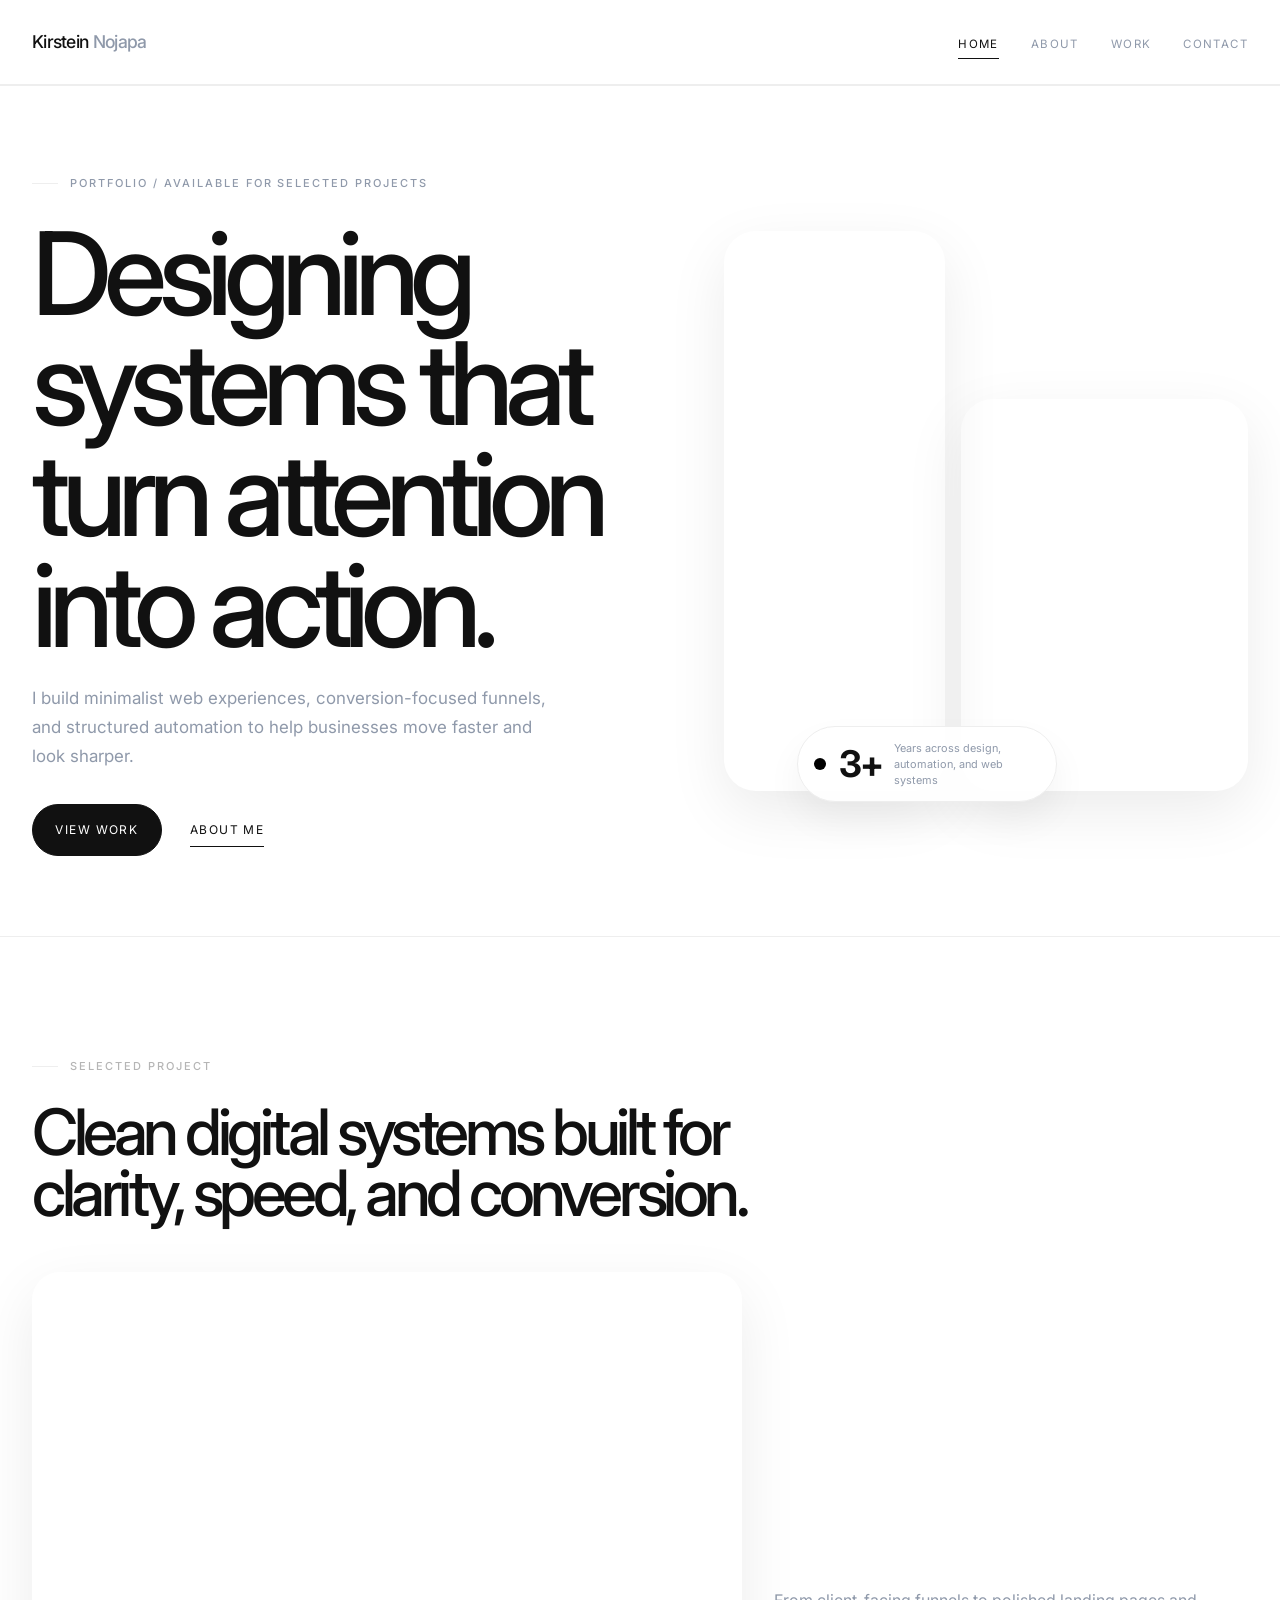
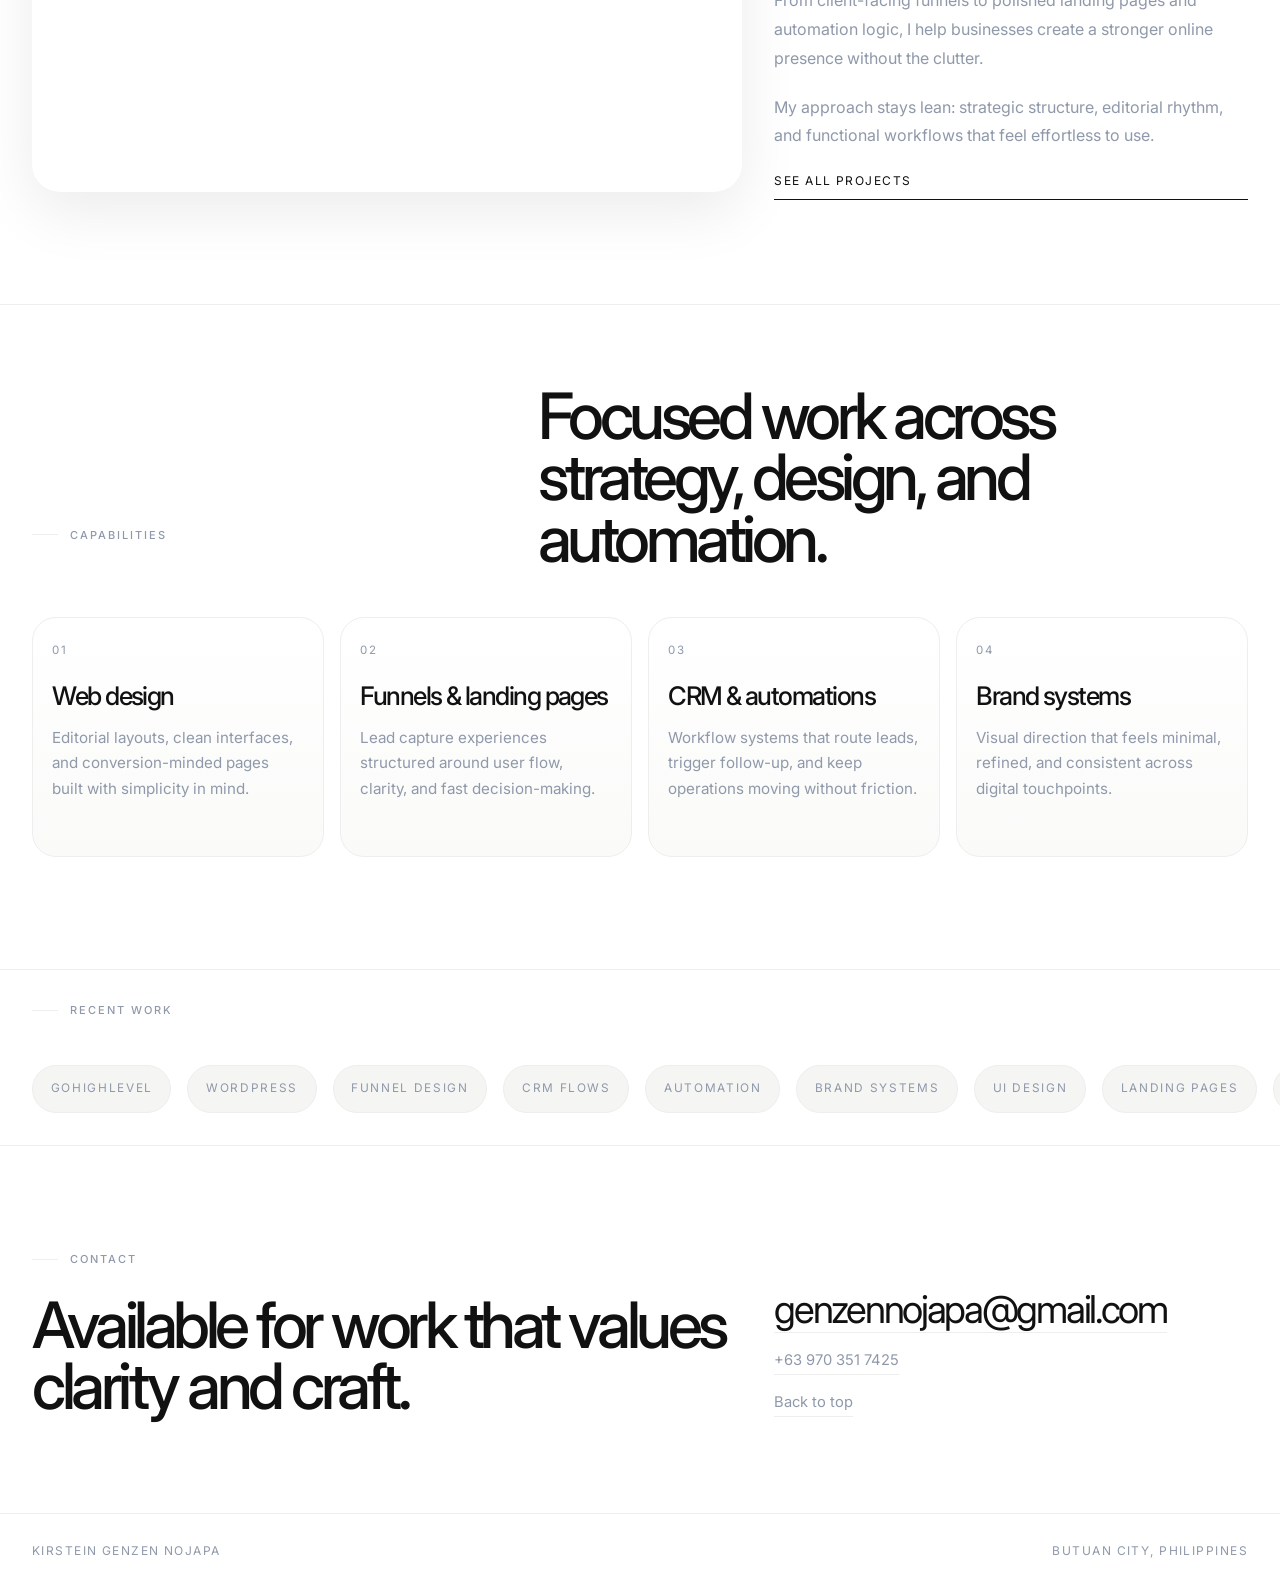
==== index.html @ 71140f75 "Add files via upload" ====
<!DOCTYPE html>
<html lang="en">
<head>
  <meta charset="UTF-8">
  <meta name="viewport" content="width=device-width, initial-scale=1.0">
  <title>Kirstein Genzen Nojapa — Portfolio</title>
  <meta name="description" content="Minimal editorial portfolio for Kirstein Genzen Nojapa, focused on web systems, design, and automation.">
  <link rel="preconnect" href="https://fonts.googleapis.com">
  <link rel="preconnect" href="https://fonts.gstatic.com" crossorigin>
  <link href="https://fonts.googleapis.com/css2?family=Inter:wght@300;400;500;600;700;800&display=swap" rel="stylesheet">
  <link rel="stylesheet" href="style.css">
</head>
<body>
  <header id="site-header">
    <div class="wrap nav-inner">
      <a href="index.html" class="mark" aria-label="Kirstein Genzen Nojapa home">Kirstein <span>Nojapa</span></a>
      <button class="nav-toggle" id="navToggle" aria-label="Toggle menu" aria-expanded="false">
        <span></span><span></span>
      </button>
      <nav aria-label="Main navigation">
        <ul id="navList">
          <li><a href="index.html" class="active">Home</a></li>
          <li><a href="about.html">About</a></li>
          <li><a href="work.html">Work</a></li>
          <li><a href="#contact">Contact</a></li>
        </ul>
      </nav>
    </div>
  </header>

  <main id="top">
    <section class="hero">
      <div class="wrap hero-grid">
        <div class="hero-copy">
          <p class="eyebrow">Portfolio / Available for selected projects</p>
          <h1>Designing systems that turn attention into action.</h1>
          <p class="lede">I build minimalist web experiences, conversion-focused funnels, and structured automation to help businesses move faster and look sharper.</p>
          <div class="hero-actions">
            <a href="work.html" class="button button-dark">View work</a>
            <a href="about.html" class="text-link">About me</a>
          </div>
        </div>

        <div class="hero-visual" aria-label="Editorial portfolio concept">
          <div class="photo-block tall"></div>
          <div class="photo-block wide"></div>
          <div class="floating-stat">
            <span class="dot"></span>
            <strong>3+</strong>
            <small>Years across design, automation, and web systems</small>
          </div>
        </div>
      </div>
    </section>

    <section class="feature-block">
      <div class="wrap feature-module">
        <div class="feature-intro">
          <p class="eyebrow soft">Selected project</p>
          <h2>Clean digital systems built for clarity, speed, and conversion.</h2>
        </div>

        <div class="feature-body">
          <div class="feature-image image-one"></div>
          <div class="feature-copy">
            <p>From client-facing funnels to polished landing pages and automation logic, I help businesses create a stronger online presence without the clutter.</p>
            <p>My approach stays lean: strategic structure, editorial rhythm, and functional workflows that feel effortless to use.</p>
            <a href="work.html" class="text-link">See all projects</a>
          </div>
        </div>
      </div>
    </section>

    <section class="services-section">
      <div class="wrap">
        <div class="section-header">
          <p class="eyebrow">Capabilities</p>
          <h2>Focused work across strategy, design, and automation.</h2>
        </div>

        <div class="services-grid">
          <article class="service-card">
            <span class="service-index">01</span>
            <h3>Web design</h3>
            <p>Editorial layouts, clean interfaces, and conversion-minded pages built with simplicity in mind.</p>
          </article>
          <article class="service-card">
            <span class="service-index">02</span>
            <h3>Funnels &amp; landing pages</h3>
            <p>Lead capture experiences structured around user flow, clarity, and fast decision-making.</p>
          </article>
          <article class="service-card">
            <span class="service-index">03</span>
            <h3>CRM &amp; automations</h3>
            <p>Workflow systems that route leads, trigger follow-up, and keep operations moving without friction.</p>
          </article>
          <article class="service-card">
            <span class="service-index">04</span>
            <h3>Brand systems</h3>
            <p>Visual direction that feels minimal, refined, and consistent across digital touchpoints.</p>
          </article>
        </div>
      </div>
    </section>

    <section class="work-strip">
      <div class="wrap work-strip-inner">
        <p class="eyebrow">Recent work</p>
        <div class="marquee" aria-label="Tool and discipline list">
          <div class="marquee-track">
            <span>GoHighLevel</span>
            <span>WordPress</span>
            <span>Funnel design</span>
            <span>CRM flows</span>
            <span>Automation</span>
            <span>Brand systems</span>
            <span>UI design</span>
            <span>Landing pages</span>
          </div>
          <div class="marquee-track" aria-hidden="true">
            <span>GoHighLevel</span>
            <span>WordPress</span>
            <span>Funnel design</span>
            <span>CRM flows</span>
            <span>Automation</span>
            <span>Brand systems</span>
            <span>UI design</span>
            <span>Landing pages</span>
          </div>
        </div>
      </div>
    </section>

    <section id="contact" class="contact-section">
      <div class="wrap contact-grid">
        <div>
          <p class="eyebrow">Contact</p>
          <h2>Available for work that values clarity and craft.</h2>
        </div>
        <div class="contact-links">
          <a href="mailto:genzennojapa@gmail.com" class="contact-email">genzennojapa@gmail.com</a>
          <a href="tel:+639703517425">+63 970 351 7425</a>
          <a href="#top">Back to top</a>
        </div>
      </div>
    </section>
  </main>

  <footer>
    <div class="wrap footer-inner">
      <span>Kirstein Genzen Nojapa</span>
      <span>Butuan City, Philippines</span>
    </div>
  </footer>

  <script src="script.js"></script>
</body>
</html>
---- style.css ----
:root {
  --bg: #ffffff;
  --panel: #f5f5f3;
  --text: #111111;
  --secondary: #8f99aa;
  --muted: #b5b5b5;
  --line: #eeeeee;
  --dot: #000000;
  --teal: #58bdb5;
  --image-gray: #808080;
  --shadow: rgba(17, 17, 17, 0.08);
  --sans: "Inter", "Helvetica Neue", Arial, sans-serif;
}

* {
  box-sizing: border-box;
  margin: 0;
  padding: 0;
}

html {
  scroll-behavior: smooth;
}

body {
  background: var(--bg);
  color: var(--text);
  font-family: var(--sans);
  line-height: 1.5;
  font-weight: 400;
  text-rendering: optimizeLegibility;
  -webkit-font-smoothing: antialiased;
  overflow-x: hidden;
}

img, svg {
  display: block;
  max-width: 100%;
}

a {
  color: inherit;
  text-decoration: none;
}

button, input, textarea, select {
  font: inherit;
}

::selection {
  background: rgba(17, 17, 17, 0.12);
}

:focus-visible {
  outline: 2px solid var(--text);
  outline-offset: 4px;
}

.wrap {
  width: min(1240px, calc(100% - 64px));
  margin: 0 auto;
}

.narrow {
  width: min(980px, calc(100% - 64px));
}

.eyebrow {
  display: inline-flex;
  align-items: center;
  gap: 12px;
  font-size: 11px;
  font-weight: 500;
  letter-spacing: 0.18em;
  text-transform: uppercase;
  color: var(--secondary);
  margin-bottom: 26px;
}

.eyebrow::before {
  content: "";
  width: 26px;
  height: 1px;
  background: var(--line);
}

.eyebrow.soft {
  color: var(--muted);
}

header {
  position: sticky;
  top: 0;
  z-index: 50;
  background: rgba(255, 255, 255, 0.82);
  backdrop-filter: blur(12px);
  border-bottom: 1px solid var(--line);
}

header.scrolled {
  box-shadow: 0 8px 20px rgba(17, 17, 17, 0.02);
}

.nav-inner {
  display: flex;
  align-items: center;
  justify-content: space-between;
  min-height: 84px;
}

.mark {
  font-size: 1.1rem;
  font-weight: 500;
  letter-spacing: -0.04em;
}

.mark span {
  color: var(--secondary);
}

nav ul {
  display: flex;
  align-items: center;
  gap: 2rem;
  list-style: none;
}

nav a {
  position: relative;
  font-size: 0.72rem;
  letter-spacing: 0.12em;
  text-transform: uppercase;
  color: var(--secondary);
  transition: color 0.2s ease;
}

nav a::after {
  content: "";
  position: absolute;
  left: 0;
  bottom: -8px;
  width: 100%;
  height: 1px;
  background: var(--text);
  transform: scaleX(0);
  transform-origin: left center;
  transition: transform 0.2s ease;
}

nav a:hover,
nav a.active {
  color: var(--text);
}

nav a:hover::after,
nav a.active::after {
  transform: scaleX(1);
}

.nav-toggle {
  display: none;
  width: 36px;
  height: 36px;
  border: 1px solid var(--line);
  border-radius: 50%;
  background: transparent;
  align-items: center;
  justify-content: center;
  gap: 4px;
  flex-direction: column;
  cursor: pointer;
}

.nav-toggle span {
  width: 14px;
  height: 1px;
  background: var(--text);
  display: block;
}

main section {
  padding: 7rem 0;
  border-top: 1px solid var(--line);
}

.hero {
  padding-top: 5rem;
  padding-bottom: 5rem;
}

.hero-grid {
  display: grid;
  grid-template-columns: 1.1fr 0.9fr;
  align-items: center;
  gap: clamp(2rem, 4vw, 5rem);
}

.hero-copy h1,
.page-hero h1,
.section-header h2,
.contact-grid h2,
.feature-intro h2 {
  letter-spacing: -0.07em;
  font-weight: 500;
  color: var(--text);
  line-height: 0.96;
}

.hero-copy h1 {
  max-width: 620px;
  font-size: clamp(4rem, 9vw, 8.5rem);
}

.lede {
  margin-top: 1.5rem;
  max-width: 530px;
  font-size: 1.06rem;
  color: var(--secondary);
  line-height: 1.7;
}

.hero-actions {
  margin-top: 2.1rem;
  display: flex;
  align-items: center;
  gap: 1.75rem;
}

.button {
  display: inline-flex;
  align-items: center;
  justify-content: center;
  min-height: 52px;
  padding: 0 1.4rem;
  border-radius: 999px;
  border: 1px solid var(--text);
  font-size: 0.75rem;
  letter-spacing: 0.12em;
  text-transform: uppercase;
  transition: transform 0.2s ease, background 0.2s ease, color 0.2s ease;
}

.button:hover {
  transform: translateY(-1px);
}

.button-dark {
  background: var(--text);
  color: var(--bg);
}

.text-link {
  position: relative;
  font-size: 0.75rem;
  letter-spacing: 0.12em;
  text-transform: uppercase;
  color: var(--text);
}

.text-link::after {
  content: "";
  position: absolute;
  left: 0;
  bottom: -8px;
  width: 100%;
  height: 1px;
  background: var(--text);
}

.hero-visual {
  position: relative;
  display: grid;
  grid-template-columns: 1fr 1.3fr;
  gap: 1rem;
  min-height: 560px;
}

.photo-block {
  border-radius: 2rem;
  background-size: cover;
  background-position: center;
  box-shadow: 0 20px 60px var(--shadow);
  filter: grayscale(1);
}

.photo-block.tall {
  background-image: url('https://images.unsplash.com/photo-1524758631624-e2822e304c36?auto=format&fit=crop&w=900&q=80');
  min-height: 100%;
}

.photo-block.wide {
  background-image: url('https://images.unsplash.com/photo-1497366754035-f200968a6e72?auto=format&fit=crop&w=900&q=80');
  min-height: 70%;
  align-self: end;
}

.floating-stat {
  position: absolute;
  left: 14%;
  bottom: -2%;
  display: flex;
  align-items: center;
  gap: 0.8rem;
  background: rgba(255, 255, 255, 0.92);
  border: 1px solid var(--line);
  border-radius: 999px;
  padding: 0.8rem 1rem;
  box-shadow: 0 18px 36px rgba(17, 17, 17, 0.05);
  max-width: 260px;
}

.floating-stat strong {
  font-size: 2.3rem;
  line-height: 1;
  letter-spacing: -0.06em;
}

.floating-stat small {
  font-size: 0.68rem;
  line-height: 1.5;
  color: var(--secondary);
}

.dot {
  width: 12px;
  height: 12px;
  background: var(--dot);
  border-radius: 50%;
  flex-shrink: 0;
}

.feature-module {
  display: grid;
  gap: 3rem;
}

.feature-intro h2,
.section-header h2,
.page-hero h1,
.contact-grid h2 {
  font-size: clamp(2.5rem, 5vw, 5rem);
  max-width: 800px;
}

.feature-body {
  display: grid;
  grid-template-columns: 1.2fr 0.8fr;
  gap: 2rem;
  align-items: end;
}

.feature-image {
  min-height: 520px;
  border-radius: 1.75rem;
  background-size: cover;
  background-position: center;
  filter: grayscale(1);
  box-shadow: 0 20px 60px var(--shadow);
}

.image-one {
  background-image: url('https://images.unsplash.com/photo-1516321318423-f06f85e504b3?auto=format&fit=crop&w=1200&q=80');
}

.feature-copy {
  display: grid;
  gap: 1.25rem;
  color: var(--secondary);
  font-size: 1rem;
  line-height: 1.8;
}

.services-section {
  padding-top: 5rem;
}

.section-header {
  display: grid;
  grid-template-columns: 0.8fr 1.2fr;
  gap: 2rem;
  align-items: end;
  margin-bottom: 3rem;
}

.section-header.compact {
  margin-bottom: 2.5rem;
}

.services-grid {
  display: grid;
  grid-template-columns: repeat(4, 1fr);
  gap: 1rem;
}

.service-card {
  border: 1px solid var(--line);
  border-radius: 1.5rem;
  padding: 1.5rem 1.2rem 1.1rem;
  background: linear-gradient(180deg, #ffffff 0%, #fafaf9 100%);
  min-height: 240px;
  display: flex;
  flex-direction: column;
  justify-content: flex-start;
}

.service-index {
  display: inline-block;
  margin-bottom: 1.5rem;
  font-size: 0.72rem;
  letter-spacing: 0.12em;
  text-transform: uppercase;
  color: var(--secondary);
}

.service-card h3 {
  font-size: clamp(1.5rem, 2vw, 2.1rem);
  line-height: 1.05;
  letter-spacing: -0.06em;
  margin-bottom: 0.9rem;
  font-weight: 500;
}

.service-card p {
  color: var(--secondary);
  line-height: 1.7;
  font-size: 0.95rem;
}

.work-strip {
  padding-top: 2rem;
  padding-bottom: 2rem;
  border-top: 1px solid var(--line);
  overflow: hidden;
}

.work-strip-inner {
  display: grid;
  gap: 1.25rem;
}

.marquee {
  display: flex;
  width: max-content;
  min-width: 100%;
  gap: 1rem;
  animation: scroll 28s linear infinite;
}

.marquee-track {
  display: flex;
  gap: 1rem;
  align-items: center;
  white-space: nowrap;
}

.marquee-track span {
  display: inline-flex;
  align-items: center;
  justify-content: center;
  padding: 0.9rem 1.1rem;
  border-radius: 999px;
  border: 1px solid var(--line);
  background: var(--panel);
  font-size: 0.74rem;
  letter-spacing: 0.14em;
  text-transform: uppercase;
  color: var(--secondary);
}

@keyframes scroll {
  from {
    transform: translateX(0%);
  }
  to {
    transform: translateX(-50%);
  }
}

.project-list {
  display: grid;
  gap: 2.5rem;
}

.project-row {
  display: grid;
  grid-template-columns: 1fr 1.2fr;
  gap: 2rem;
  align-items: center;
  padding: 1rem 0;
}

.project-row.reverse {
  grid-template-columns: 1.2fr 1fr;
}

.project-copy {
  display: grid;
  gap: 0.9rem;
}

.project-kicker {
  font-size: 0.72rem;
  letter-spacing: 0.12em;
  text-transform: uppercase;
  color: var(--secondary);
}

.project-copy h3 {
  font-size: clamp(2rem, 4vw, 3.5rem);
  line-height: 0.96;
  letter-spacing: -0.07em;
  font-weight: 500;
}

.project-copy p {
  max-width: 42rem;
  color: var(--secondary);
  line-height: 1.8;
}

.project-media {
  min-height: 480px;
  border-radius: 2rem;
  background-size: cover;
  background-position: center;
  filter: grayscale(1);
  box-shadow: 0 22px 50px rgba(17, 17, 17, 0.06);
}

.image-two {
  background-image: url('https://images.unsplash.com/photo-1552664730-d307ca884978?auto=format&fit=crop&w=1200&q=80');
}

.image-three {
  background-image: url('https://images.unsplash.com/photo-1460925895917-afdab827c52f?auto=format&fit=crop&w=1200&q=80');
}

.image-four {
  background-image: url('https://images.unsplash.com/photo-1516321165247-4aa89a48be28?auto=format&fit=crop&w=1200&q=80');
}

.image-five {
  background-image: url('https://images.unsplash.com/photo-1522202176988-66273c2fd55f?auto=format&fit=crop&w=1200&q=80');
}

.mini-grid {
  display: grid;
  grid-template-columns: repeat(3, minmax(0, 1fr));
  gap: 1rem;
}

.mini-card {
  display: flex;
  align-items: flex-end;
  min-height: 170px;
  padding: 1.25rem;
  border: 1px solid var(--line);
  border-radius: 1.25rem;
  background: linear-gradient(180deg, #ffffff 0%, #f7f7f5 100%);
}

.mini-card span {
  font-size: 1.1rem;
  letter-spacing: -0.04em;
}

.bio-layout {
  display: grid;
  grid-template-columns: 1.25fr 0.75fr;
  gap: 2.5rem;
  align-items: start;
}

.bio-copy {
  display: grid;
  gap: 1.2rem;
  font-size: 1.05rem;
  line-height: 1.8;
  color: var(--secondary);
}

.info-panel {
  border: 1px solid var(--line);
  background: var(--panel);
  border-radius: 1.5rem;
  padding: 1.5rem 1.25rem;
}

.meta-list {
  list-style: none;
  display: grid;
  gap: 1rem;
}

.meta-list li {
  display: grid;
  gap: 0.35rem;
  padding-bottom: 1rem;
  border-bottom: 1px solid var(--line);
}

.meta-list li:last-child {
  border-bottom: none;
  padding-bottom: 0;
}

.meta-list span {
  font-size: 0.72rem;
  letter-spacing: 0.12em;
  text-transform: uppercase;
  color: var(--secondary);
}

.meta-list strong {
  font-size: 0.92rem;
  font-weight: 500;
  color: var(--text);
}

.stats-grid {
  display: grid;
  grid-template-columns: repeat(3, minmax(0, 1fr));
  gap: 1.5rem;
}

.stat-item {
  display: grid;
  gap: 0.7rem;
  padding-top: 1rem;
  border-top: 1px solid var(--line);
}

.stat-number {
  font-size: clamp(2rem, 4vw, 4rem);
  line-height: 0.9;
  letter-spacing: -0.06em;
  font-weight: 500;
}

.stat-label {
  color: var(--secondary);
  line-height: 1.6;
  max-width: 14rem;
}

.timeline {
  display: grid;
  gap: 1.3rem;
  border-top: 1px solid var(--line);
}

.timeline-item {
  display: grid;
  grid-template-columns: 180px 1fr;
  gap: 2rem;
  padding: 1.5rem 0;
  border-bottom: 1px solid var(--line);
}

.year {
  font-size: 0.72rem;
  letter-spacing: 0.12em;
  text-transform: uppercase;
  color: var(--secondary);
  padding-top: 0.5rem;
}

.timeline-copy {
  display: grid;
  gap: 0.55rem;
}

.timeline-copy h3 {
  font-size: clamp(1.5rem, 2vw, 2.2rem);
  letter-spacing: -0.06em;
  font-weight: 500;
}

.timeline-copy p {
  color: var(--secondary);
  line-height: 1.8;
}

.contact-section {
  padding-top: 6rem;
  padding-bottom: 6rem;
}

.contact-grid {
  display: grid;
  grid-template-columns: 1.2fr 0.8fr;
  gap: 2rem;
  align-items: end;
}

.contact-links {
  display: flex;
  flex-direction: column;
  align-items: flex-start;
  gap: 1rem;
}

.contact-links a {
  position: relative;
  font-size: 0.92rem;
  color: var(--secondary);
  padding-bottom: 0.25rem;
}

.contact-links a::after {
  content: "";
  position: absolute;
  left: 0;
  bottom: 0;
  width: 100%;
  height: 1px;
  background: var(--line);
}

.contact-email {
  font-size: clamp(1.8rem, 3vw, 3rem) !important;
  letter-spacing: -0.06em;
  line-height: 1;
  color: var(--text) !important;
}

footer {
  border-top: 1px solid var(--line);
}

.footer-inner {
  display: flex;
  align-items: center;
  justify-content: space-between;
  min-height: 74px;
  gap: 1rem;
  color: var(--secondary);
  font-size: 0.75rem;
  letter-spacing: 0.12em;
  text-transform: uppercase;
}

@media (max-width: 980px) {
  .hero-grid,
  .feature-body,
  .bio-layout,
  .contact-grid,
  .project-row,
  .project-row.reverse,
  .timeline-item,
  .section-header {
    grid-template-columns: 1fr;
  }

  .services-grid {
    grid-template-columns: repeat(2, minmax(0, 1fr));
  }

  .mini-grid {
    grid-template-columns: repeat(2, minmax(0, 1fr));
  }

  .hero-visual {
    min-height: 430px;
  }
}

@media (max-width: 760px) {
  .wrap,
  .narrow {
    width: min(100% - 32px, 100%);
  }

  nav {
    position: fixed;
    top: 0;
    right: 0;
    bottom: 0;
    width: min(78vw, 360px);
    background: rgba(255, 255, 255, 0.98);
    border-left: 1px solid var(--line);
    transform: translateX(101%);
    transition: transform 0.25s ease;
    z-index: 40;
    padding: 6rem 1.5rem 2rem;
  }

  nav ul {
    flex-direction: column;
    align-items: flex-start;
    gap: 1.5rem;
  }

  nav ul.open {
    transform: translateX(0);
  }

  .nav-toggle {
    display: inline-flex;
    position: relative;
    z-index: 50;
  }

  .hero {
    padding-top: 3rem;
  }

  .hero-copy h1 {
    max-width: 100%;
  }

  .hero-actions {
    flex-wrap: wrap;
    gap: 1rem;
  }

  .services-grid,
  .stats-grid,
  .mini-grid {
    grid-template-columns: 1fr;
  }

  .project-media,
  .feature-image {
    min-height: 340px;
  }

  .floating-stat {
    left: 8%;
    bottom: -4%;
    max-width: 220px;
  }

  .footer-inner {
    flex-direction: column;
    justify-content: center;
    text-align: center;
    padding: 1rem 0;
  }
}
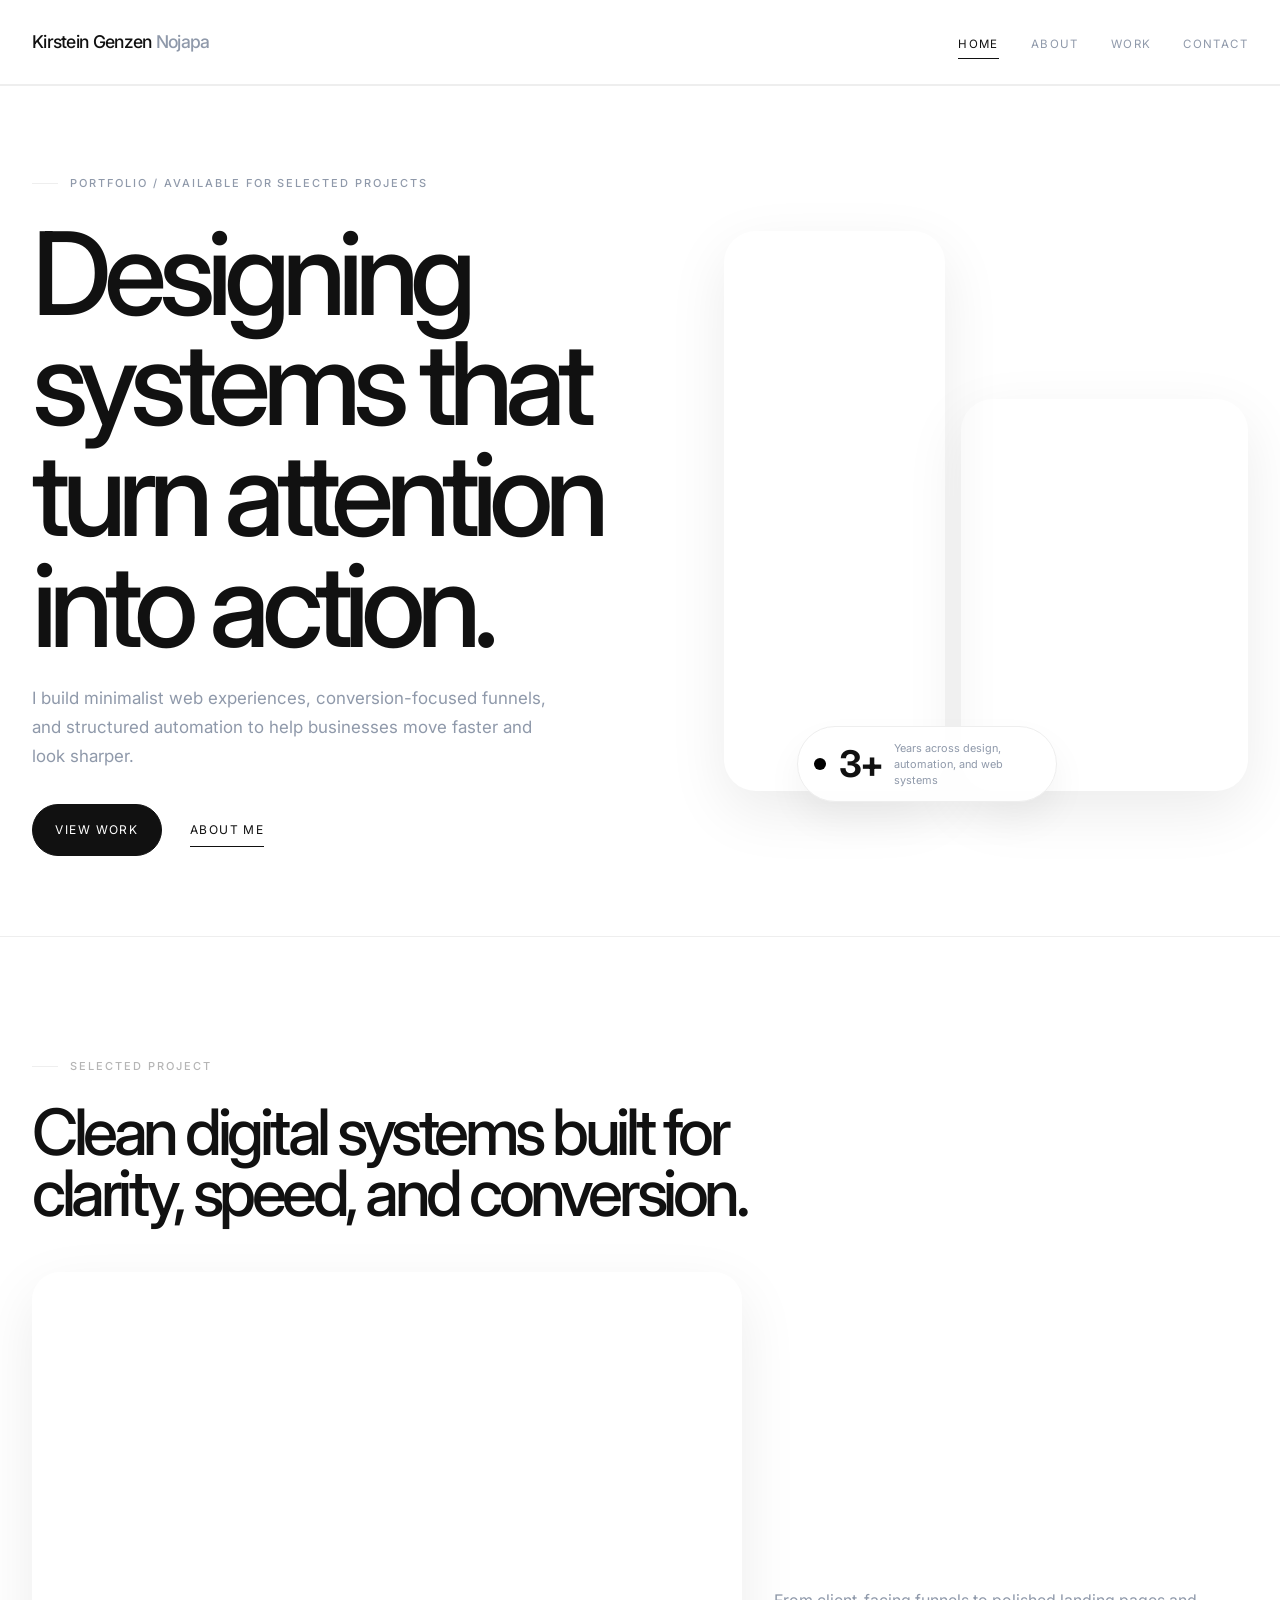
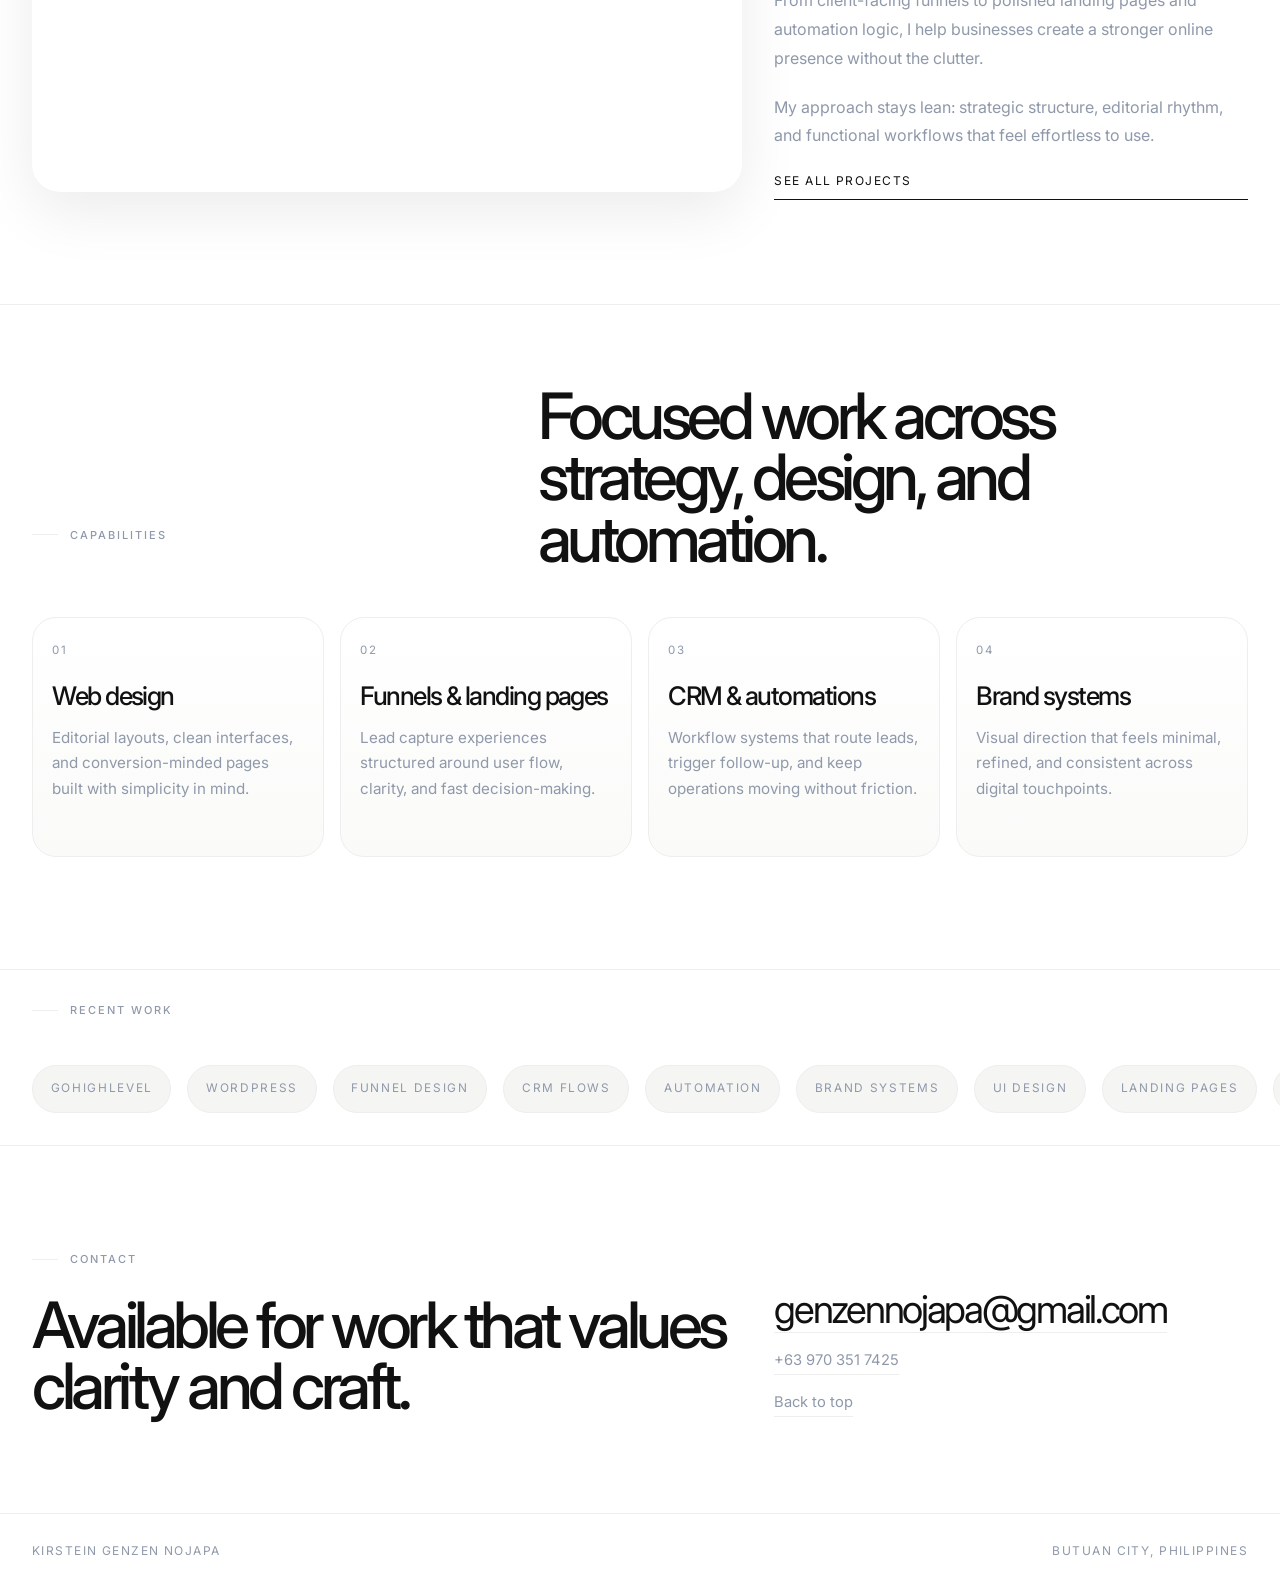
==== commit 3ad3c701: "Update portfolio" ====
--- a/index.html
+++ b/index.html
@@ -13,7 +13,7 @@
 <body>
   <header id="site-header">
     <div class="wrap nav-inner">
-      <a href="index.html" class="mark" aria-label="Kirstein Genzen Nojapa home">Kirstein <span>Nojapa</span></a>
+      <a href="index.html" class="mark" aria-label="Kirstein Genzen Nojapa home">Kirstein Genzen <span>Nojapa</span></a>
       <button class="nav-toggle" id="navToggle" aria-label="Toggle menu" aria-expanded="false">
         <span></span><span></span>
       </button>
--- a/style.css
+++ b/style.css
@@ -476,92 +476,218 @@
   }
 }
 
-.project-list {
-  display: grid;
-  gap: 2.5rem;
-}
-
-.project-row {
-  display: grid;
-  grid-template-columns: 1fr 1.2fr;
-  gap: 2rem;
-  align-items: center;
-  padding: 1rem 0;
-}
-
-.project-row.reverse {
-  grid-template-columns: 1.2fr 1fr;
-}
-
-.project-copy {
-  display: grid;
+.work-collections {
+  display: grid;
+  grid-template-columns: repeat(3, minmax(0, 1fr));
+  align-items: start;
+  gap: 1rem;
+}
+
+.work-category {
+  min-width: 0;
+  scroll-margin-top: 110px;
+  border: 1px solid var(--line);
+  background: var(--bg);
+}
+
+.work-category[open] {
+  grid-column: 1 / -1;
+}
+
+.work-card {
+  position: relative;
+  display: grid;
+  grid-template-rows: auto 1fr;
   gap: 0.9rem;
-}
-
-.project-kicker {
+  height: 100%;
+  padding: 0.75rem;
+  cursor: pointer;
+  list-style: none;
+}
+
+.work-card::-webkit-details-marker {
+  display: none;
+}
+
+.work-card::marker {
+  content: "";
+}
+
+.work-card-image {
+  display: grid;
+  place-items: center;
+  aspect-ratio: 16 / 10;
+  overflow: hidden;
+  background: var(--panel);
+}
+
+.work-card-image img {
+  width: 100%;
+  height: 100%;
+  object-fit: contain;
+  transition: transform 0.3s ease;
+}
+
+.work-card:hover .work-card-image img {
+  transform: scale(1.035);
+}
+
+.work-category[id="web-projects"] .work-card-image img {
+  object-fit: cover;
+}
+
+.work-card-copy {
+  display: grid;
+  align-content: start;
+  gap: 0.45rem;
+  padding: 0 0.25rem 0.25rem;
+}
+
+.work-card-kicker {
+  color: var(--secondary);
+  font-size: 0.68rem;
+  letter-spacing: 0.12em;
+  text-transform: uppercase;
+}
+
+.work-card-title {
+  max-width: 18rem;
+  font-size: 1.35rem;
+  font-weight: 500;
+  line-height: 1.05;
+  letter-spacing: -0.04em;
+}
+
+.work-card-action {
+  margin-top: 0.2rem;
+  color: var(--secondary);
   font-size: 0.72rem;
-  letter-spacing: 0.12em;
-  text-transform: uppercase;
-  color: var(--secondary);
-}
-
-.project-copy h3 {
-  font-size: clamp(2rem, 4vw, 3.5rem);
-  line-height: 0.96;
-  letter-spacing: -0.07em;
+}
+
+.work-card-toggle {
+  position: absolute;
+  top: 1.25rem;
+  right: 1.25rem;
+  display: grid;
+  place-items: center;
+  width: 2rem;
+  height: 2rem;
+  background: var(--bg);
+  border: 1px solid var(--line);
+}
+
+.work-card-toggle::before,
+.work-card-toggle::after {
+  position: absolute;
+  width: 0.75rem;
+  height: 1px;
+  background: var(--text);
+  content: "";
+  transition: transform 0.2s ease;
+}
+
+.work-card-toggle::after {
+  transform: rotate(90deg);
+}
+
+.work-category[open] .work-card {
+  grid-template-columns: 8rem minmax(0, 1fr) auto;
+  grid-template-rows: auto;
+  align-items: center;
+  border-bottom: 1px solid var(--line);
+}
+
+.work-category[open] .work-card-image {
+  aspect-ratio: 16 / 10;
+}
+
+.work-category[open] .work-card-toggle::after {
+  transform: rotate(0);
+}
+
+.work-expanded {
+  padding: 1.25rem;
+}
+
+.work-expanded-title {
+  margin-bottom: 1.25rem;
+  font-size: 1.5rem;
   font-weight: 500;
-}
-
-.project-copy p {
-  max-width: 42rem;
-  color: var(--secondary);
-  line-height: 1.8;
-}
-
-.project-media {
-  min-height: 480px;
-  border-radius: 2rem;
-  background-size: cover;
-  background-position: center;
-  filter: grayscale(1);
-  box-shadow: 0 22px 50px rgba(17, 17, 17, 0.06);
-}
-
-.image-two {
-  background-image: url('https://images.unsplash.com/photo-1552664730-d307ca884978?auto=format&fit=crop&w=1200&q=80');
-}
-
-.image-three {
-  background-image: url('https://images.unsplash.com/photo-1460925895917-afdab827c52f?auto=format&fit=crop&w=1200&q=80');
-}
-
-.image-four {
-  background-image: url('https://images.unsplash.com/photo-1516321165247-4aa89a48be28?auto=format&fit=crop&w=1200&q=80');
-}
-
-.image-five {
-  background-image: url('https://images.unsplash.com/photo-1522202176988-66273c2fd55f?auto=format&fit=crop&w=1200&q=80');
-}
-
-.mini-grid {
+  line-height: 1.1;
+  letter-spacing: -0.04em;
+}
+
+.work-gallery {
   display: grid;
   grid-template-columns: repeat(3, minmax(0, 1fr));
-  gap: 1rem;
-}
-
-.mini-card {
-  display: flex;
-  align-items: flex-end;
-  min-height: 170px;
-  padding: 1.25rem;
-  border: 1px solid var(--line);
-  border-radius: 1.25rem;
-  background: linear-gradient(180deg, #ffffff 0%, #f7f7f5 100%);
-}
-
-.mini-card span {
-  font-size: 1.1rem;
-  letter-spacing: -0.04em;
+  gap: 1.5rem 1rem;
+}
+
+.work-item {
+  display: grid;
+  align-content: start;
+  gap: 0.65rem;
+  min-width: 0;
+}
+
+.work-image {
+  display: grid;
+  place-items: center;
+  aspect-ratio: 4 / 3;
+  overflow: hidden;
+  background: var(--panel);
+}
+
+.work-image img {
+  width: 100%;
+  height: 100%;
+  object-fit: contain;
+  transition: transform 0.35s ease;
+}
+
+.work-item:hover .work-image img {
+  transform: scale(1.035);
+}
+
+.work-caption {
+  color: var(--secondary);
+  font-size: 0.75rem;
+}
+
+.work-gallery--slides {
+  grid-template-columns: repeat(2, minmax(0, 1fr));
+}
+
+.work-gallery--slides .work-image {
+  aspect-ratio: 16 / 10;
+}
+
+.work-gallery--websites .work-image {
+  aspect-ratio: 16 / 10;
+}
+
+.work-gallery--websites .work-image img {
+  object-fit: cover;
+}
+
+.website-caption {
+  display: grid;
+  gap: 0.45rem;
+  color: var(--secondary);
+  font-size: 0.82rem;
+}
+
+.website-caption strong {
+  color: var(--text);
+  font-size: 1rem;
+  font-weight: 500;
+}
+
+.website-visit {
+  color: var(--text);
+  font-size: 0.68rem;
+  letter-spacing: 0.1em;
+  text-transform: uppercase;
 }
 
 .bio-layout {
@@ -745,8 +871,6 @@
   .feature-body,
   .bio-layout,
   .contact-grid,
-  .project-row,
-  .project-row.reverse,
   .timeline-item,
   .section-header {
     grid-template-columns: 1fr;
@@ -756,7 +880,11 @@
     grid-template-columns: repeat(2, minmax(0, 1fr));
   }
 
-  .mini-grid {
+  .work-gallery {
+    grid-template-columns: repeat(2, minmax(0, 1fr));
+  }
+
+  .work-collections {
     grid-template-columns: repeat(2, minmax(0, 1fr));
   }
 
@@ -771,7 +899,11 @@
     width: min(100% - 32px, 100%);
   }
 
-  nav {
+  .work-collections {
+    grid-template-columns: 1fr;
+  }
+
+  header nav {
     position: fixed;
     top: 0;
     right: 0;
@@ -785,13 +917,17 @@
     padding: 6rem 1.5rem 2rem;
   }
 
-  nav ul {
+  header nav.open {
+    transform: translateX(0);
+  }
+
+  header nav ul {
     flex-direction: column;
     align-items: flex-start;
     gap: 1.5rem;
   }
 
-  nav ul.open {
+  header nav ul.open {
     transform: translateX(0);
   }
 
@@ -816,11 +952,29 @@
 
   .services-grid,
   .stats-grid,
-  .mini-grid {
+  .work-gallery,
+  .work-gallery--slides {
+    grid-template-columns: repeat(2, minmax(0, 1fr));
+  }
+
+  .work-category[open] .work-card {
+    grid-template-columns: 5rem minmax(0, 1fr) auto;
+    gap: 0.75rem;
+    padding: 0.6rem;
+  }
+
+  .work-category[open] .work-card-toggle {
+    position: static;
+  }
+
+  .work-card-title {
+    font-size: 1.15rem;
+  }
+
+  .work-gallery--slides {
     grid-template-columns: 1fr;
   }
 
-  .project-media,
   .feature-image {
     min-height: 340px;
   }
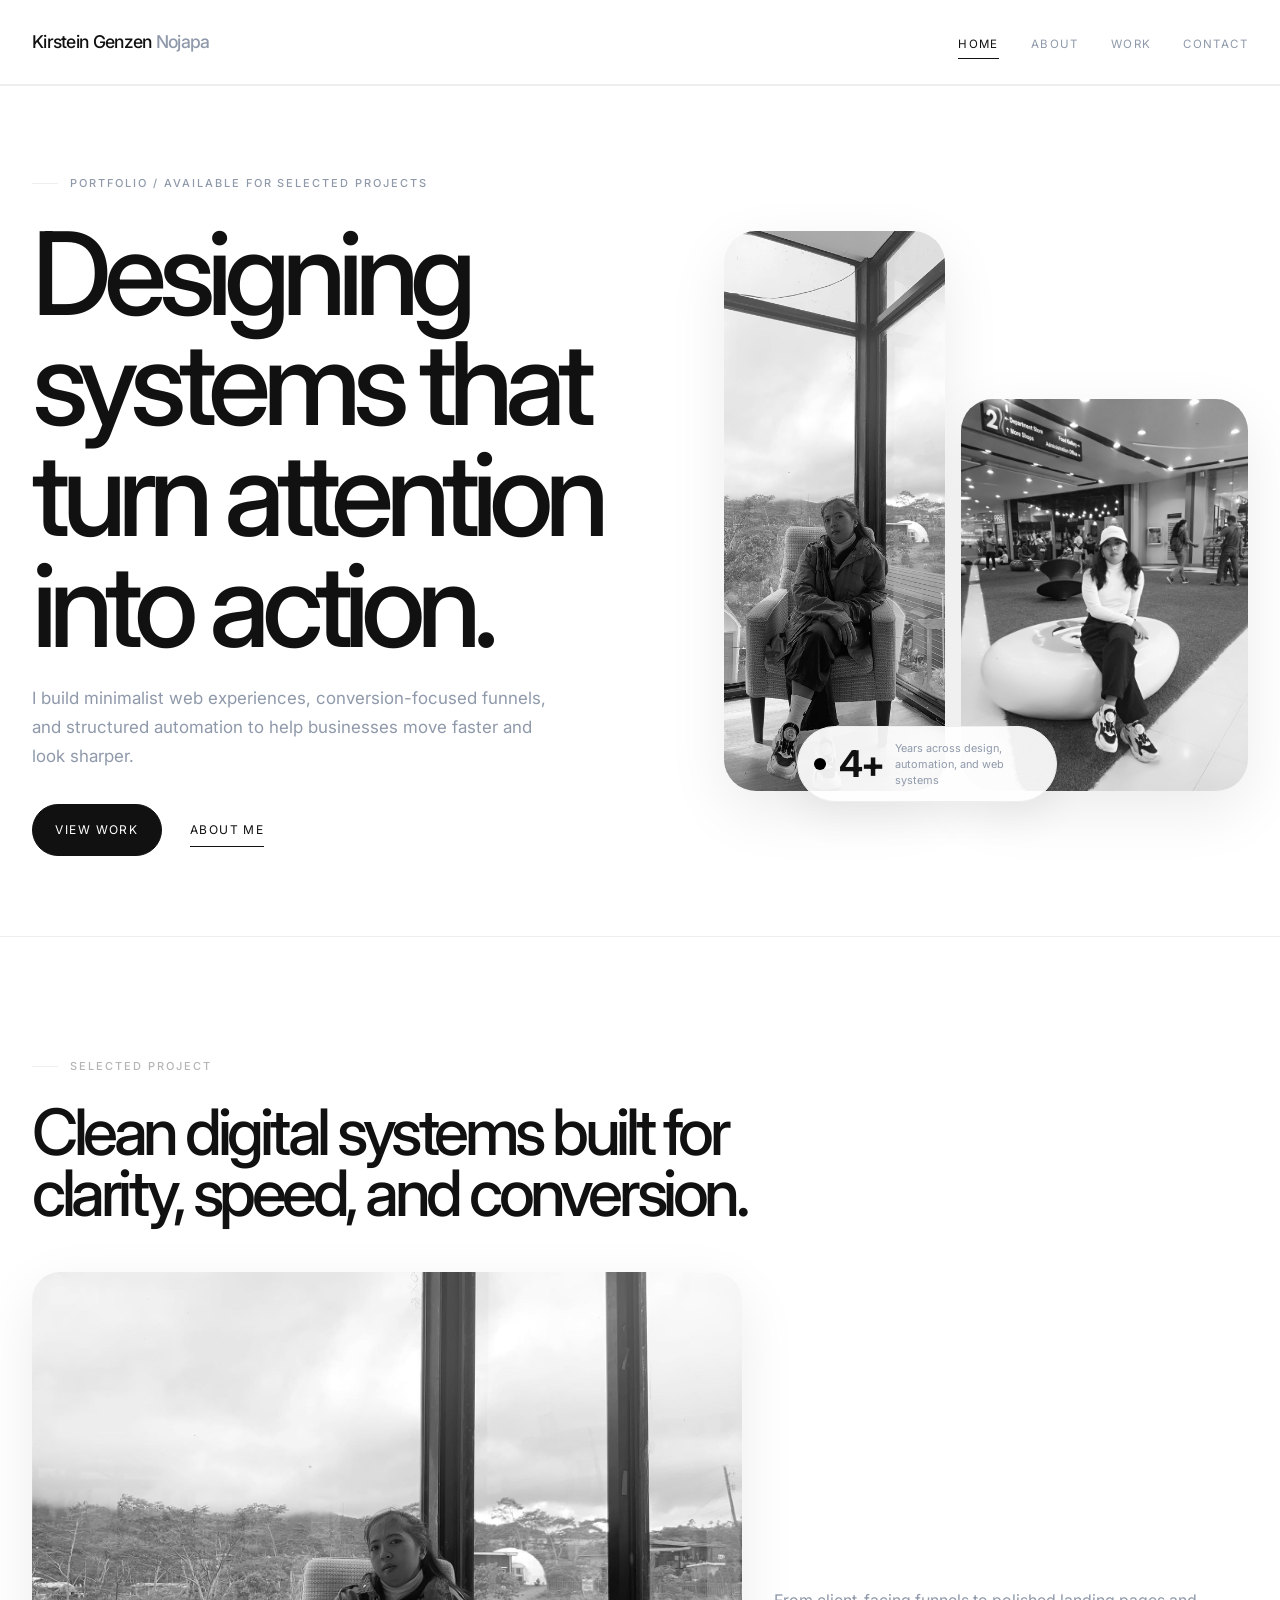
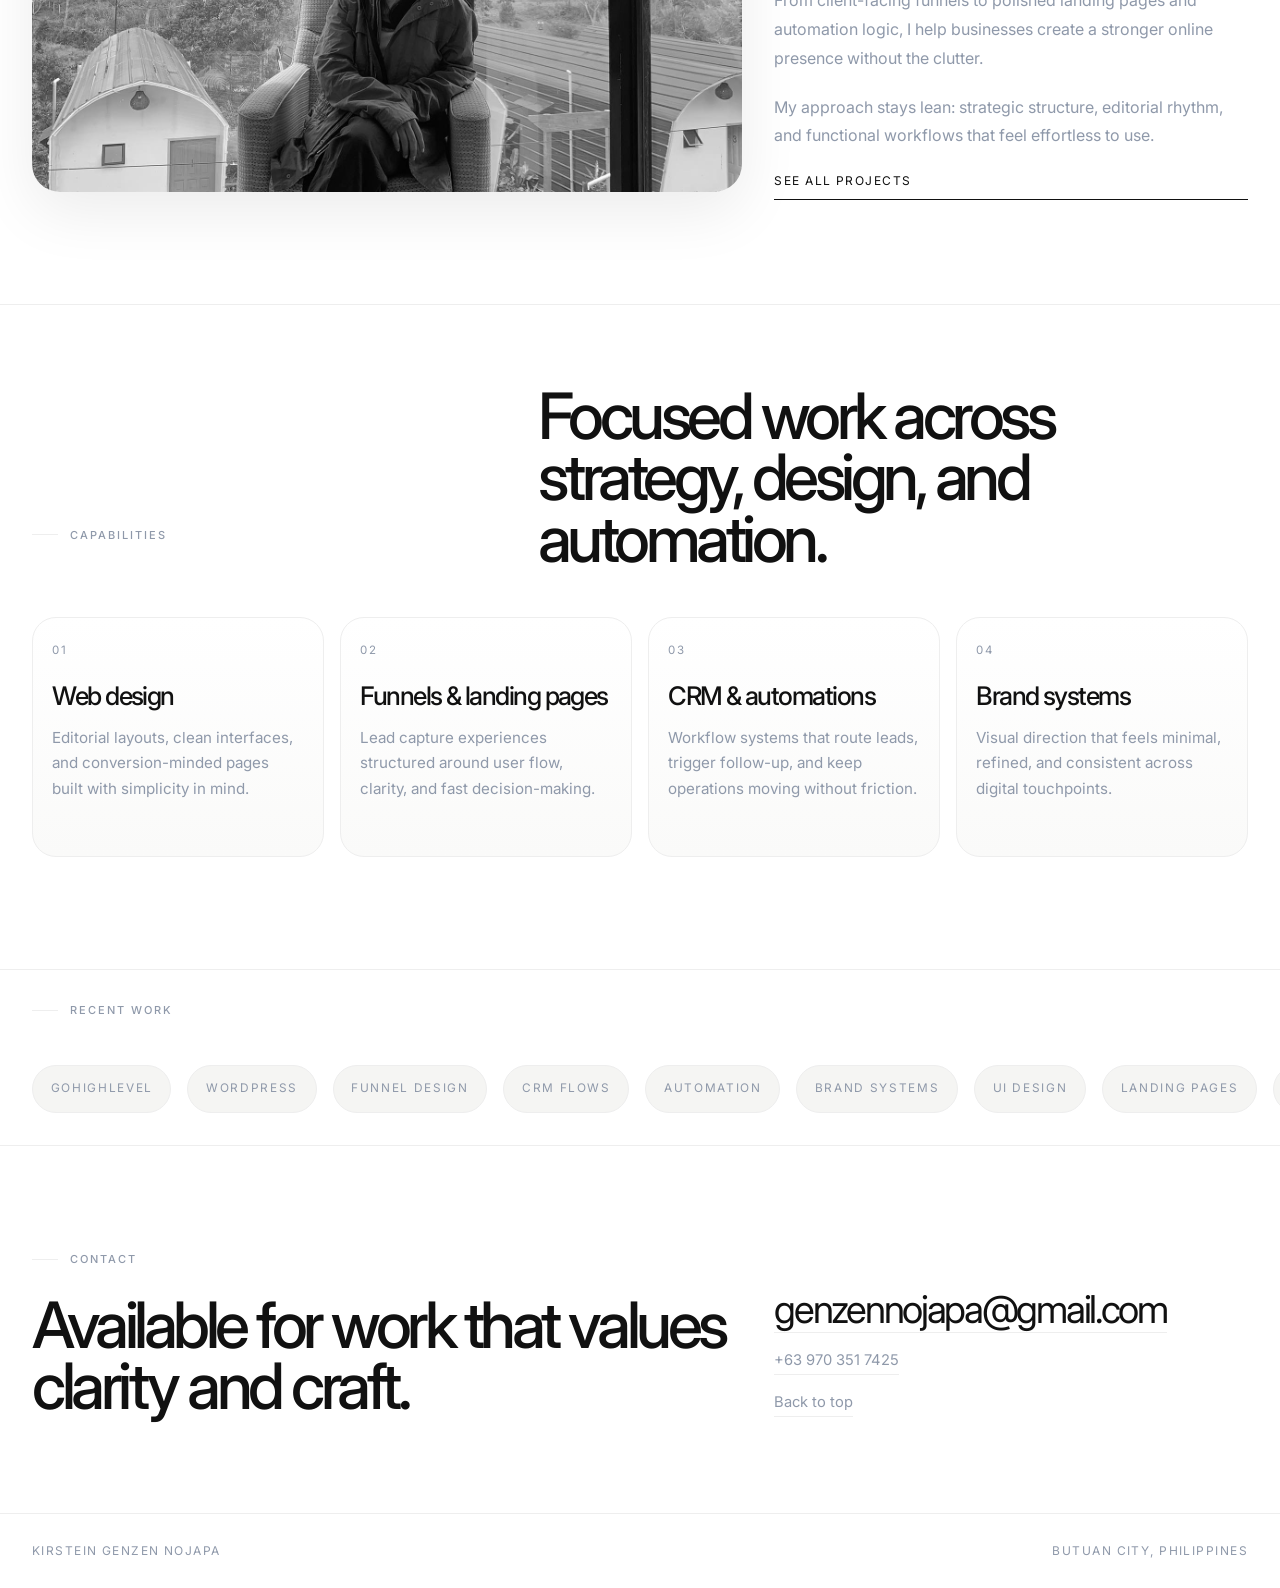
==== commit 96f0a17b: "Update portfolio pages and styles" ====
--- a/index.html
+++ b/index.html
@@ -46,7 +46,7 @@
           <div class="photo-block wide"></div>
           <div class="floating-stat">
             <span class="dot"></span>
-            <strong>3+</strong>
+            <strong>4+</strong>
             <small>Years across design, automation, and web systems</small>
           </div>
         </div>
--- a/style.css
+++ b/style.css
@@ -284,12 +284,12 @@
 }
 
 .photo-block.tall {
-  background-image: url('https://images.unsplash.com/photo-1524758631624-e2822e304c36?auto=format&fit=crop&w=900&q=80');
+  background-image: url('me.jpg');
   min-height: 100%;
 }
 
 .photo-block.wide {
-  background-image: url('https://images.unsplash.com/photo-1497366754035-f200968a6e72?auto=format&fit=crop&w=900&q=80');
+  background-image: url('myself.jpg');
   min-height: 70%;
   align-self: end;
 }
@@ -359,7 +359,7 @@
 }
 
 .image-one {
-  background-image: url('https://images.unsplash.com/photo-1516321318423-f06f85e504b3?auto=format&fit=crop&w=1200&q=80');
+  background-image: url('me.jpg');
 }
 
 .feature-copy {
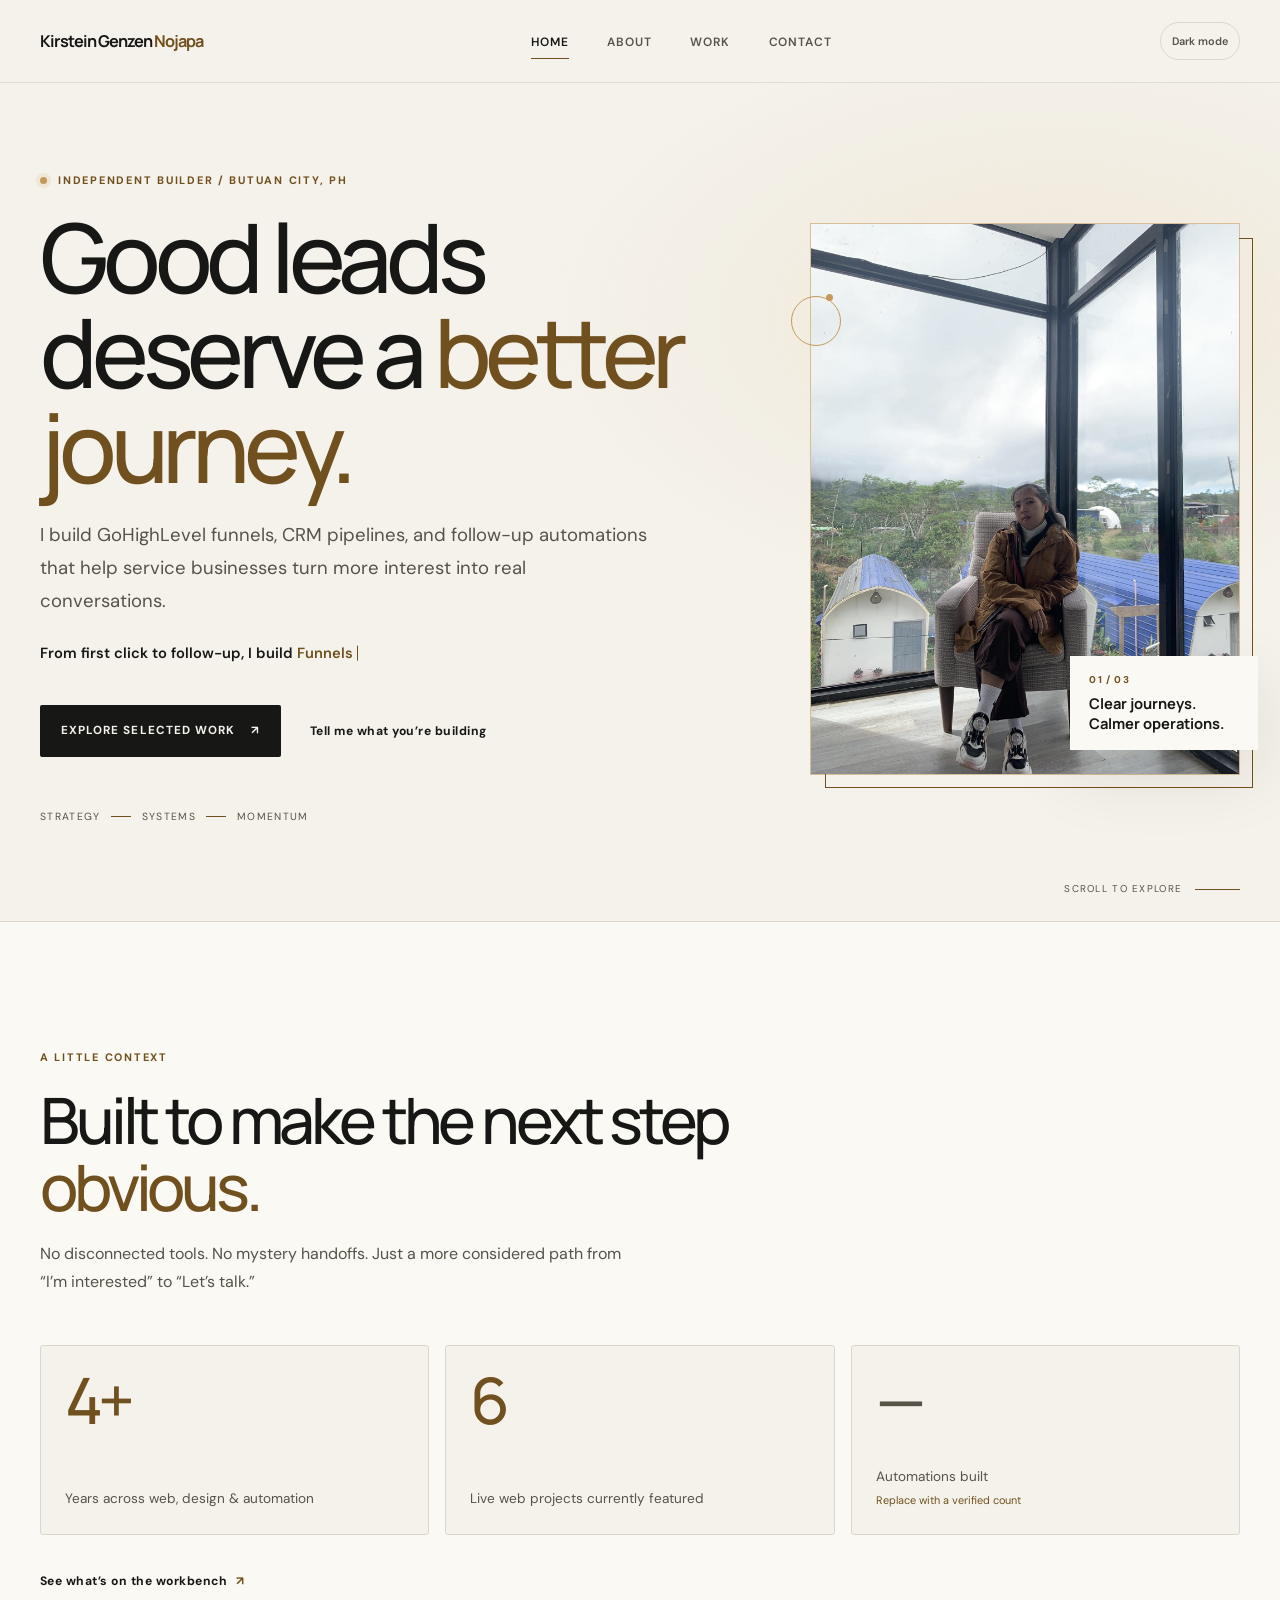
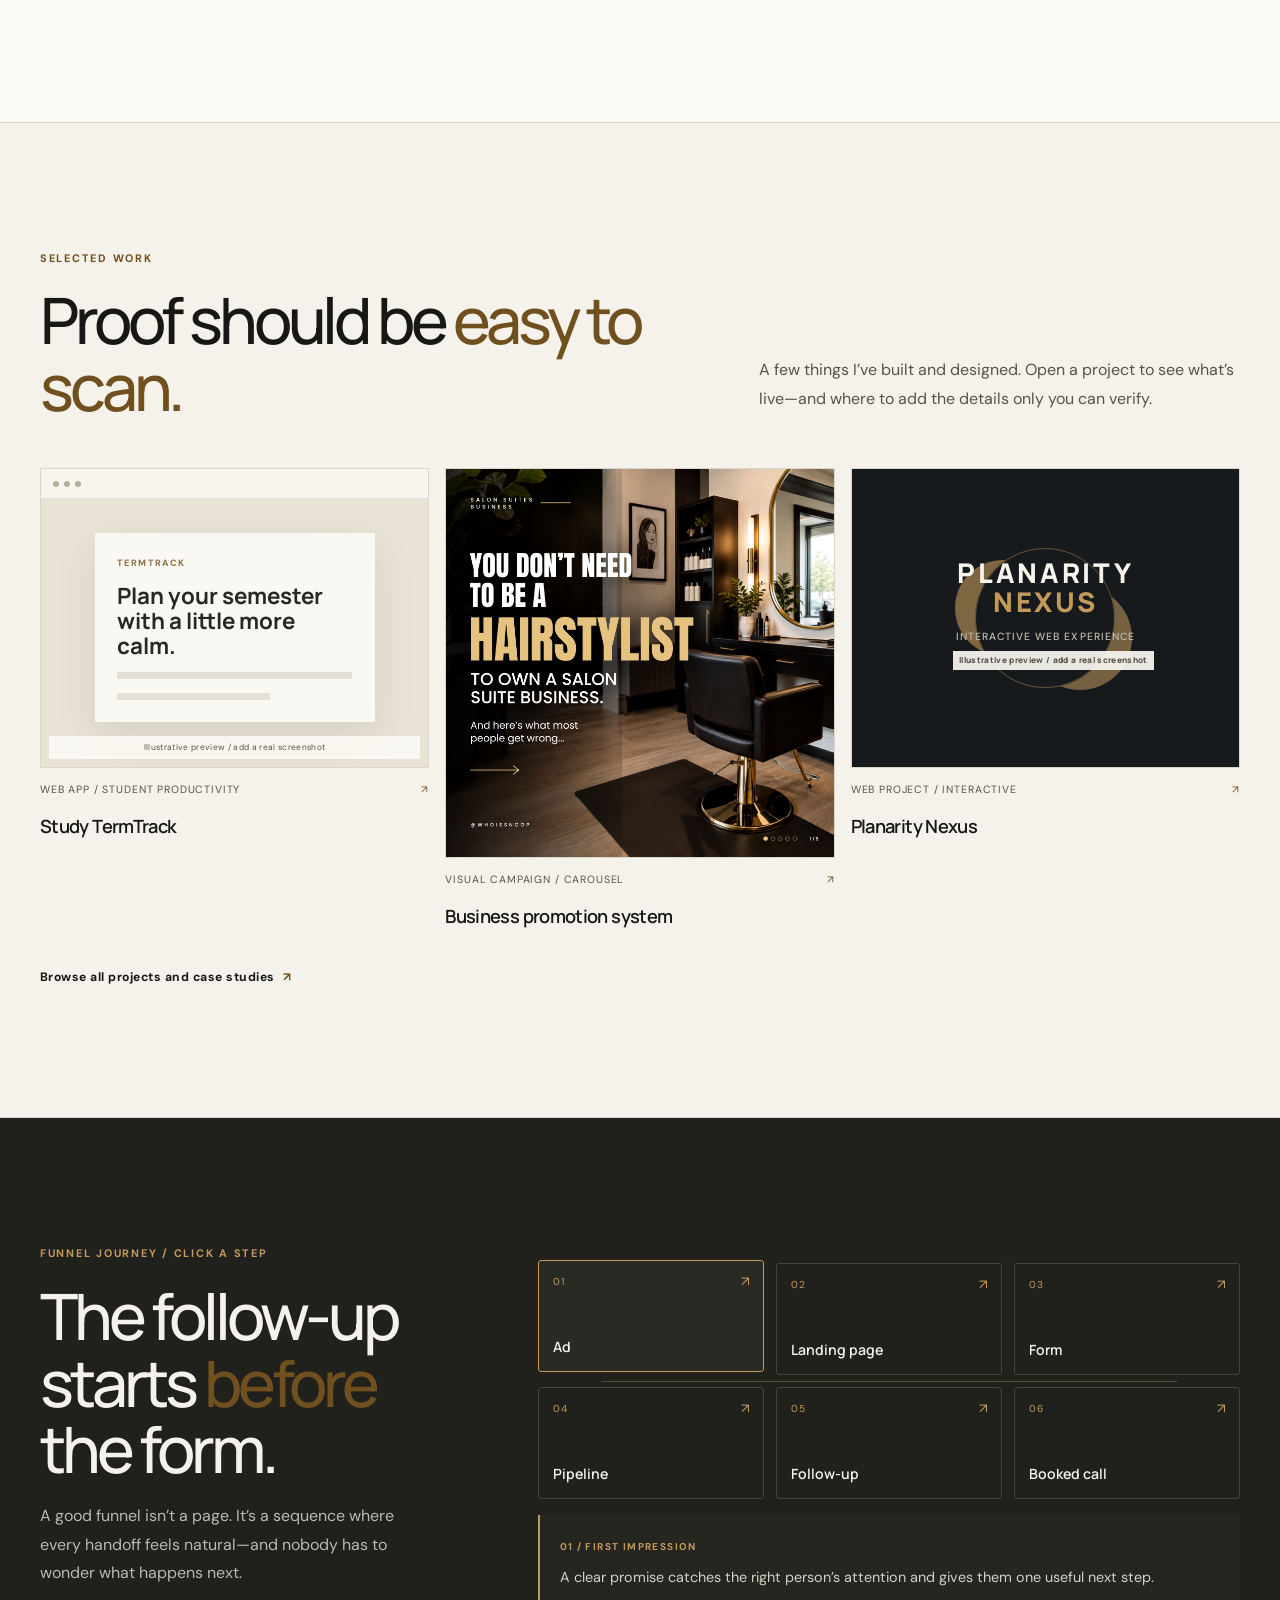
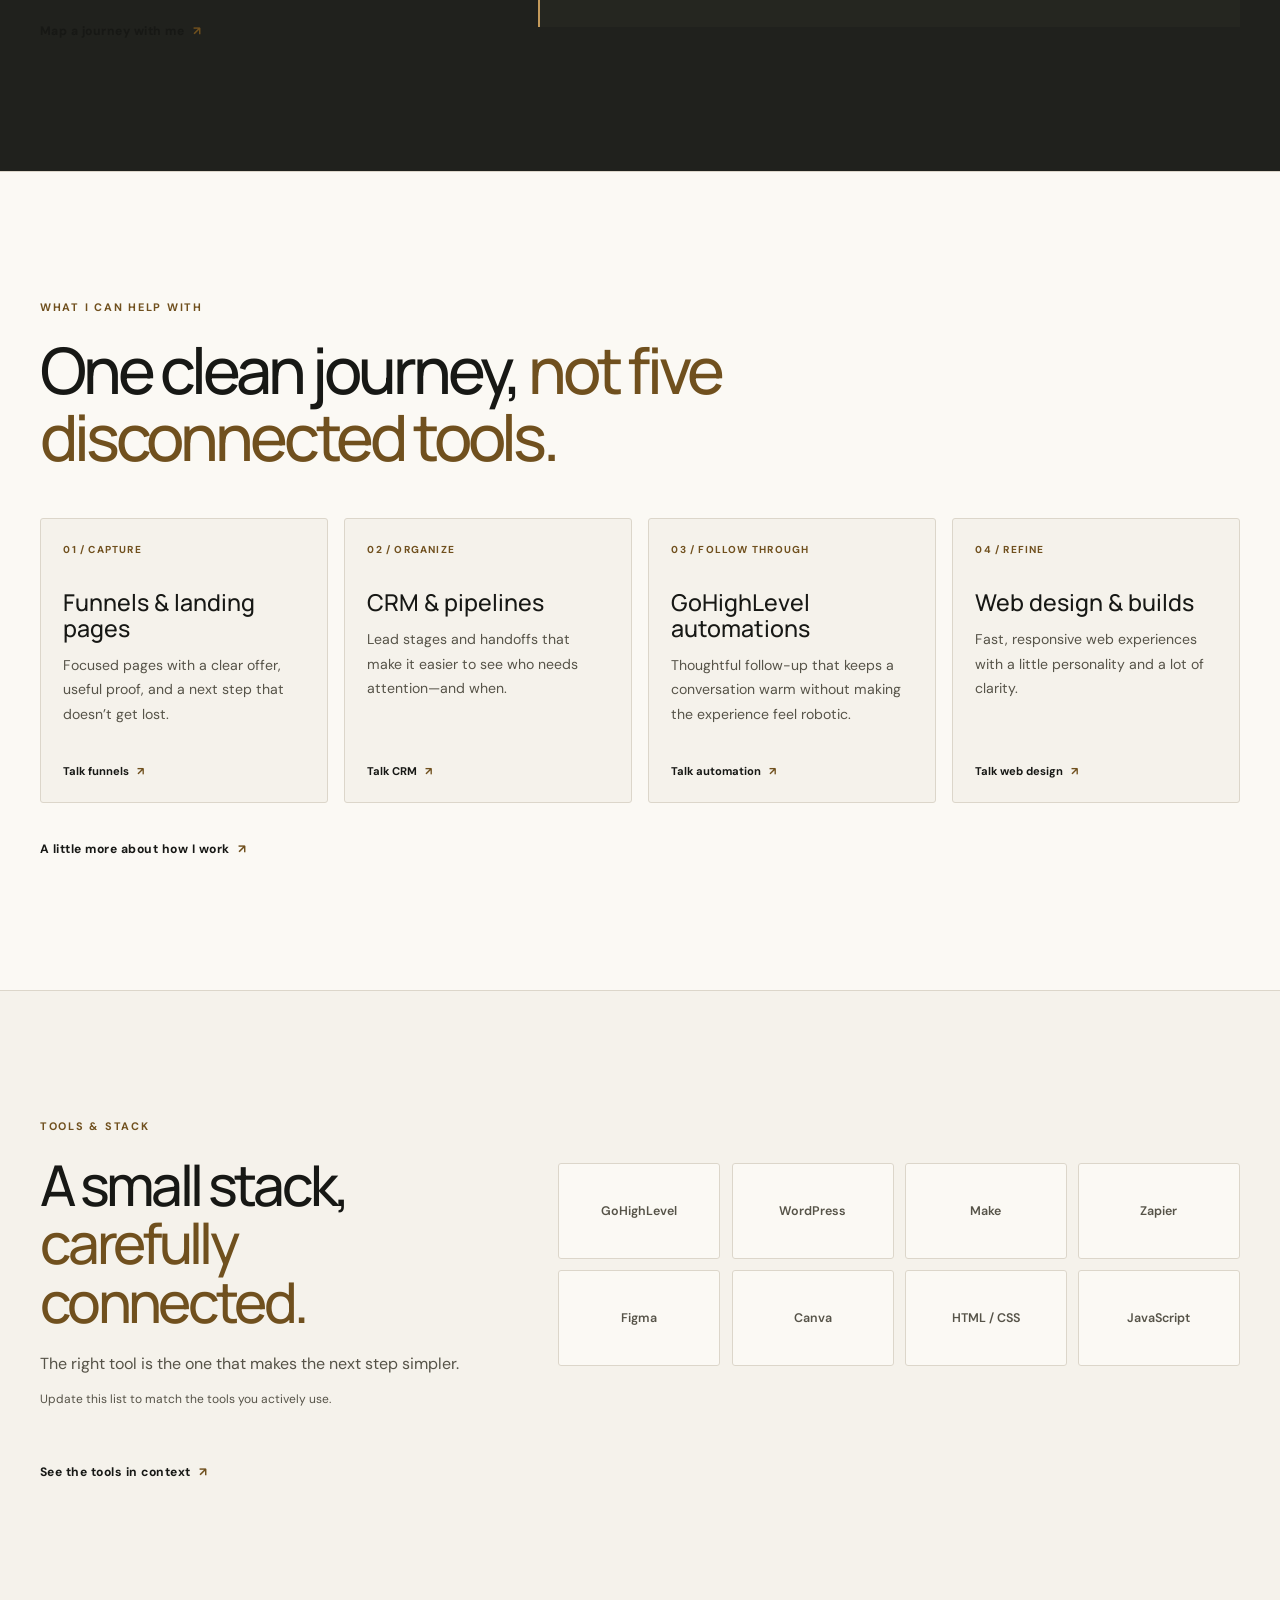
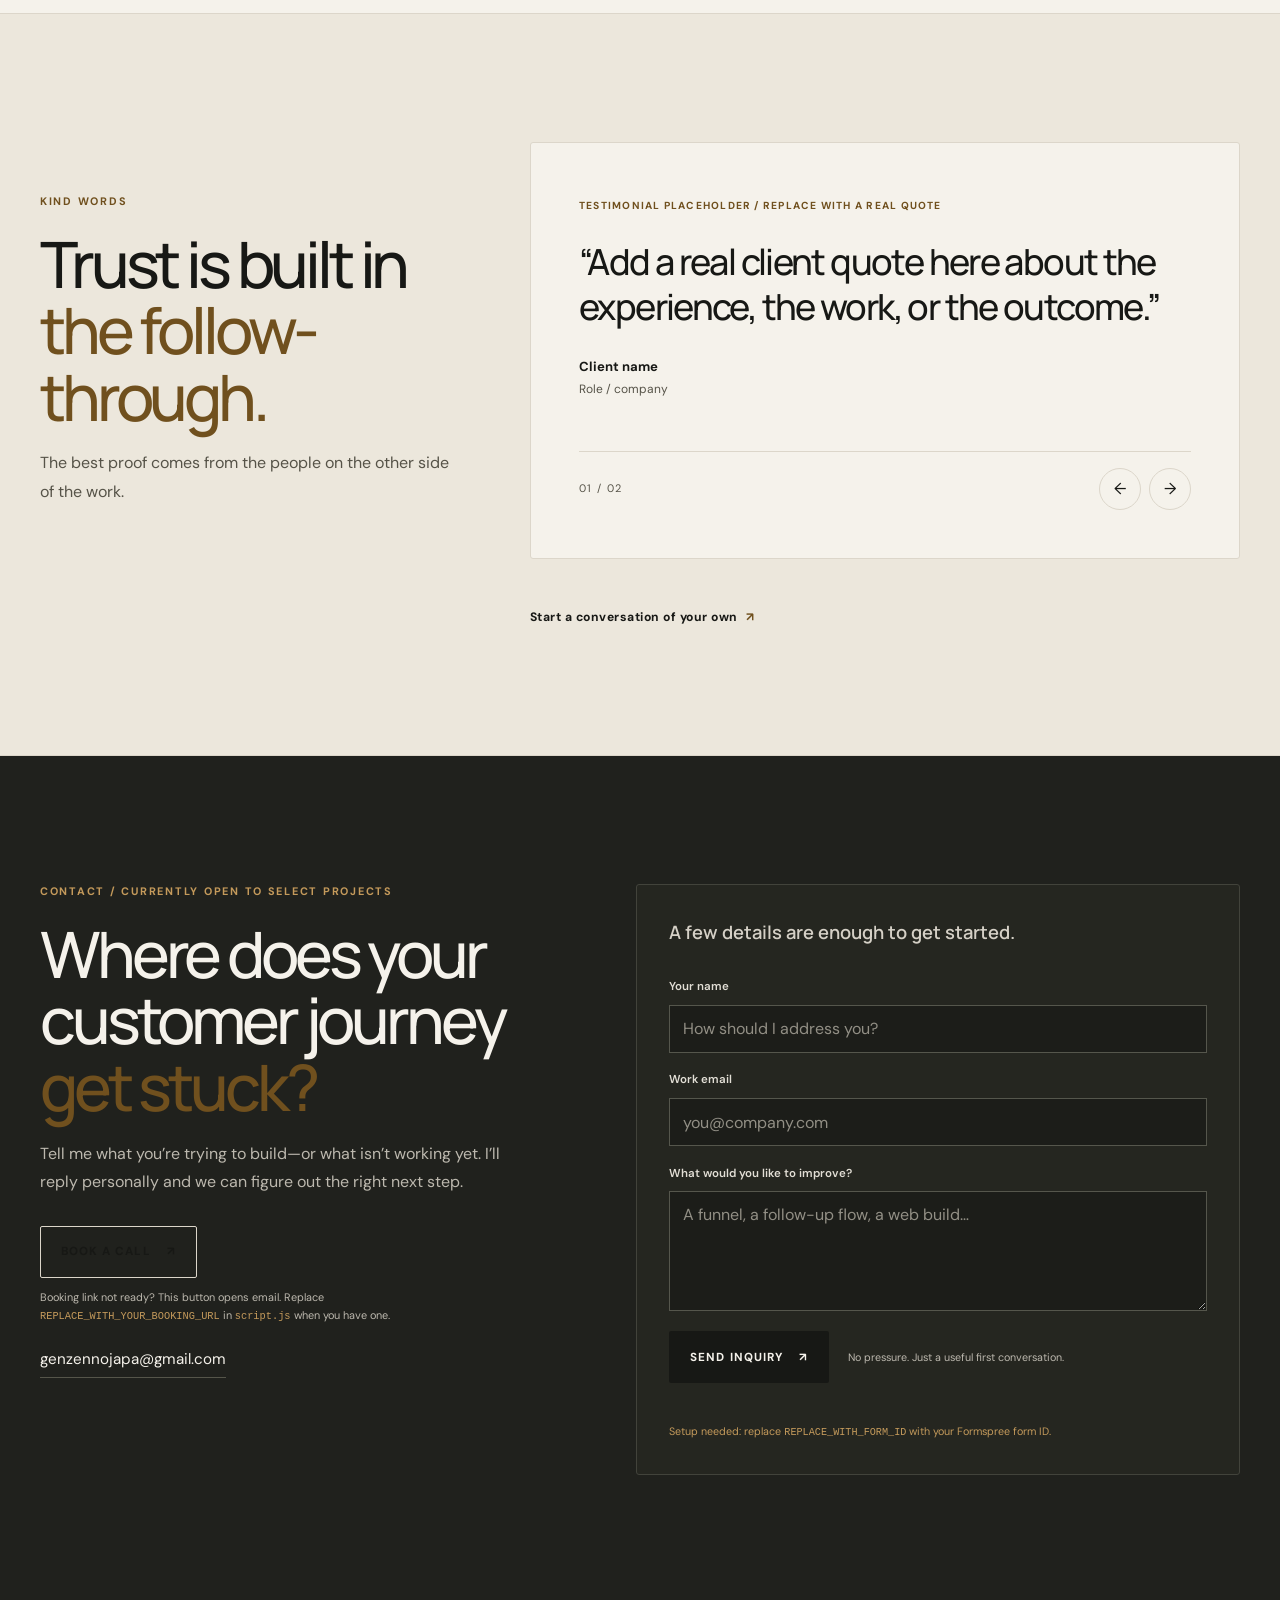
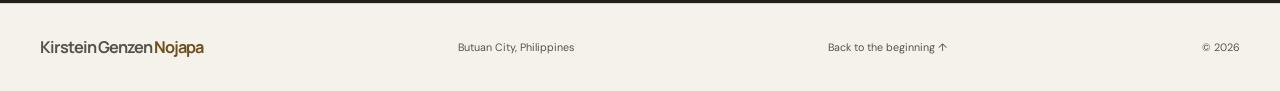
==== commit ec0b57ab: "Enhance portfolio and SEO Co-authored-by: Copilot <223556219+Copilot@users.noreply.github.com>" ====
--- a/index.html
+++ b/index.html
@@ -3,156 +3,281 @@
 <head>
   <meta charset="UTF-8">
   <meta name="viewport" content="width=device-width, initial-scale=1.0">
-  <title>Kirstein Genzen Nojapa — Portfolio</title>
-  <meta name="description" content="Minimal editorial portfolio for Kirstein Genzen Nojapa, focused on web systems, design, and automation.">
+  <meta name="theme-color" content="#f5f2eb">
+  <title>Kirstein Genzen Nojapa | GoHighLevel Funnels &amp; Automation</title>
+  <meta name="description" content="Kirstein Genzen Nojapa builds GoHighLevel funnels, CRM automations, and landing pages for service businesses in Butuan City, Philippines.">
+  <link rel="canonical" href="https://kirsteingenzen.github.io/Minimalist-Portfolio/">
+  <meta property="og:type" content="website">
+  <meta property="og:locale" content="en_PH">
+  <meta property="og:site_name" content="Kirstein Genzen Nojapa">
+  <meta property="og:title" content="Kirstein Genzen Nojapa | Funnels, CRM &amp; Automation">
+  <meta property="og:description" content="GoHighLevel funnels, CRM systems, and follow-up automation for service businesses. Based in Butuan City, Philippines.">
+  <meta property="og:url" content="https://kirsteingenzen.github.io/Minimalist-Portfolio/">
+  <meta property="og:image" content="https://kirsteingenzen.github.io/Minimalist-Portfolio/me.jpg">
+  <meta property="og:image:alt" content="Kirstein Genzen Nojapa, GoHighLevel automation specialist and web developer">
+  <meta name="twitter:card" content="summary_large_image">
+  <meta name="twitter:title" content="Kirstein Genzen Nojapa | Funnels, CRM &amp; Automation">
+  <meta name="twitter:description" content="GoHighLevel funnels, CRM systems, and follow-up automation for service businesses. Based in Butuan City, Philippines.">
+  <meta name="twitter:image" content="https://kirsteingenzen.github.io/Minimalist-Portfolio/me.jpg">
+  <meta name="twitter:image:alt" content="Kirstein Genzen Nojapa, GoHighLevel automation specialist and web developer">
+  <link rel="icon" href="favicon.svg" type="image/svg+xml">
+  <link rel="sitemap" type="application/xml" href="sitemap.xml">
   <link rel="preconnect" href="https://fonts.googleapis.com">
   <link rel="preconnect" href="https://fonts.gstatic.com" crossorigin>
-  <link href="https://fonts.googleapis.com/css2?family=Inter:wght@300;400;500;600;700;800&display=swap" rel="stylesheet">
+  <link href="https://fonts.googleapis.com/css2?family=DM+Sans:wght@400;500;600;700&family=Manrope:wght@400;500;600;700;800&display=swap" rel="stylesheet">
   <link rel="stylesheet" href="style.css">
+  <script type="application/ld+json">
+    {
+      "@context": "https://schema.org",
+      "@graph": [
+        {
+          "@type": "WebSite",
+          "@id": "https://kirsteingenzen.github.io/Minimalist-Portfolio/#website",
+          "url": "https://kirsteingenzen.github.io/Minimalist-Portfolio/",
+          "name": "Kirstein Genzen Nojapa",
+          "inLanguage": "en-PH",
+          "publisher": { "@id": "https://kirsteingenzen.github.io/Minimalist-Portfolio/#person" }
+        },
+        {
+          "@type": "Person",
+          "@id": "https://kirsteingenzen.github.io/Minimalist-Portfolio/#person",
+          "name": "Kirstein Genzen Nojapa",
+          "url": "https://kirsteingenzen.github.io/Minimalist-Portfolio/",
+          "image": "https://kirsteingenzen.github.io/Minimalist-Portfolio/me.jpg",
+          "email": "mailto:genzennojapa@gmail.com",
+          "jobTitle": "GoHighLevel Automation Specialist, Funnel Builder, and Web Developer",
+          "description": "GoHighLevel automation specialist, funnel builder, and web developer based in Butuan City, Philippines.",
+          "address": {
+            "@type": "PostalAddress",
+            "addressLocality": "Butuan City",
+            "addressCountry": "PH"
+          },
+          "knowsAbout": [
+            "GoHighLevel",
+            "Sales funnels",
+            "CRM pipelines",
+            "Marketing automation",
+            "Landing page design",
+            "Web development"
+          ]
+        }
+      ]
+    }
+  </script>
 </head>
 <body>
-  <header id="site-header">
+  <a class="skip-link" href="#main">Skip to content</a>
+  <div class="scroll-progress" id="scroll-progress" role="progressbar" aria-label="Page reading progress" aria-valuemin="0" aria-valuemax="100" aria-valuenow="0">
+    <span id="scroll-progress-fill"></span>
+  </div>
+
+  <header class="site-header" id="site-header">
     <div class="wrap nav-inner">
       <a href="index.html" class="mark" aria-label="Kirstein Genzen Nojapa home">Kirstein Genzen <span>Nojapa</span></a>
-      <button class="nav-toggle" id="navToggle" aria-label="Toggle menu" aria-expanded="false">
-        <span></span><span></span>
-      </button>
-      <nav aria-label="Main navigation">
+      <nav id="site-nav" aria-label="Main navigation">
         <ul id="navList">
-          <li><a href="index.html" class="active">Home</a></li>
+          <li><a href="index.html" aria-current="page">Home</a></li>
           <li><a href="about.html">About</a></li>
           <li><a href="work.html">Work</a></li>
           <li><a href="#contact">Contact</a></li>
         </ul>
       </nav>
+      <div class="nav-actions">
+        <button class="theme-toggle" id="themeToggle" type="button" aria-pressed="false" aria-label="Enable dark theme">Dark mode</button>
+        <button class="nav-toggle" id="navToggle" type="button" aria-label="Open navigation menu" aria-controls="site-nav" aria-expanded="false">
+          <span></span><span></span>
+        </button>
+      </div>
     </div>
   </header>
 
-  <main id="top">
-    <section class="hero">
+  <main id="main">
+    <section class="hero section-shell" id="top">
       <div class="wrap hero-grid">
-        <div class="hero-copy">
-          <p class="eyebrow">Portfolio / Available for selected projects</p>
-          <h1>Designing systems that turn attention into action.</h1>
-          <p class="lede">I build minimalist web experiences, conversion-focused funnels, and structured automation to help businesses move faster and look sharper.</p>
+        <div class="hero-copy" data-reveal>
+          <p class="eyebrow"><span class="status-dot"></span> Independent builder / Butuan City, PH</p>
+          <h1>Good leads deserve a <em>better journey.</em></h1>
+          <p class="hero-lede">I build GoHighLevel funnels, CRM pipelines, and follow-up automations that help service businesses turn more interest into real conversations.</p>
+          <p class="hero-specialty">From first click to follow-up, I build <span id="rotating-skill" aria-hidden="true">Funnels</span><span class="sr-only">funnels, CRM automations, landing pages, and web design.</span><span class="typing-caret" aria-hidden="true"></span></p>
           <div class="hero-actions">
-            <a href="work.html" class="button button-dark">View work</a>
-            <a href="about.html" class="text-link">About me</a>
-          </div>
-        </div>
-
-        <div class="hero-visual" aria-label="Editorial portfolio concept">
-          <div class="photo-block tall"></div>
-          <div class="photo-block wide"></div>
-          <div class="floating-stat">
-            <span class="dot"></span>
-            <strong>4+</strong>
-            <small>Years across design, automation, and web systems</small>
-          </div>
-        </div>
-      </div>
-    </section>
-
-    <section class="feature-block">
-      <div class="wrap feature-module">
-        <div class="feature-intro">
-          <p class="eyebrow soft">Selected project</p>
-          <h2>Clean digital systems built for clarity, speed, and conversion.</h2>
-        </div>
-
-        <div class="feature-body">
-          <div class="feature-image image-one"></div>
-          <div class="feature-copy">
-            <p>From client-facing funnels to polished landing pages and automation logic, I help businesses create a stronger online presence without the clutter.</p>
-            <p>My approach stays lean: strategic structure, editorial rhythm, and functional workflows that feel effortless to use.</p>
-            <a href="work.html" class="text-link">See all projects</a>
-          </div>
-        </div>
-      </div>
-    </section>
-
-    <section class="services-section">
+            <a class="button button-dark" href="work.html" data-cursor="Explore">Explore selected work <span aria-hidden="true">↗</span></a>
+            <a class="text-link" href="#contact">Tell me what you’re building</a>
+          </div>
+          <div class="hero-footnote"><span>Strategy</span><i></i><span>Systems</span><i></i><span>Momentum</span></div>
+        </div>
+        <div class="hero-portrait" data-reveal data-reveal-delay="120">
+          <img src="me.jpg" alt="Kirstein Genzen Nojapa in Butuan City" fetchpriority="high">
+          <div class="portrait-note"><span class="portrait-note-index">01 / 03</span><span>Clear journeys.<br>Calmer operations.</span></div>
+          <span class="portrait-orbit" aria-hidden="true"></span>
+        </div>
+      </div>
+      <a class="scroll-cue" href="#proof"><span>Scroll to explore</span><span class="scroll-cue-line" aria-hidden="true"></span></a>
+    </section>
+
+    <section class="proof-section section-shell" id="proof">
       <div class="wrap">
-        <div class="section-header">
-          <p class="eyebrow">Capabilities</p>
-          <h2>Focused work across strategy, design, and automation.</h2>
-        </div>
-
-        <div class="services-grid">
-          <article class="service-card">
-            <span class="service-index">01</span>
-            <h3>Web design</h3>
-            <p>Editorial layouts, clean interfaces, and conversion-minded pages built with simplicity in mind.</p>
+        <div class="section-heading" data-reveal>
+          <p class="eyebrow">A little context</p>
+          <h2>Built to make the next step <em>obvious.</em></h2>
+          <p class="section-intro">No disconnected tools. No mystery handoffs. Just a more considered path from “I’m interested” to “Let’s talk.”</p>
+        </div>
+        <div class="metrics-grid" data-stagger>
+          <article class="metric-card" data-reveal>
+            <span class="metric-number" data-counter data-target="4" data-suffix="+">4+</span>
+            <span class="metric-label">Years across web, design &amp; automation</span>
           </article>
-          <article class="service-card">
-            <span class="service-index">02</span>
-            <h3>Funnels &amp; landing pages</h3>
-            <p>Lead capture experiences structured around user flow, clarity, and fast decision-making.</p>
+          <article class="metric-card" data-reveal>
+            <span class="metric-number" data-counter data-target="6">6</span>
+            <span class="metric-label">Live web projects currently featured</span>
           </article>
-          <article class="service-card">
-            <span class="service-index">03</span>
-            <h3>CRM &amp; automations</h3>
-            <p>Workflow systems that route leads, trigger follow-up, and keep operations moving without friction.</p>
+          <article class="metric-card" data-reveal>
+            <span class="metric-number metric-placeholder" data-counter data-target="REPLACE_WITH_METRIC">—</span>
+            <span class="metric-label">Automations built <small>Replace with a verified count</small></span>
           </article>
-          <article class="service-card">
-            <span class="service-index">04</span>
-            <h3>Brand systems</h3>
-            <p>Visual direction that feels minimal, refined, and consistent across digital touchpoints.</p>
-          </article>
-        </div>
-      </div>
-    </section>
-
-    <section class="work-strip">
-      <div class="wrap work-strip-inner">
-        <p class="eyebrow">Recent work</p>
-        <div class="marquee" aria-label="Tool and discipline list">
-          <div class="marquee-track">
-            <span>GoHighLevel</span>
-            <span>WordPress</span>
-            <span>Funnel design</span>
-            <span>CRM flows</span>
-            <span>Automation</span>
-            <span>Brand systems</span>
-            <span>UI design</span>
-            <span>Landing pages</span>
-          </div>
-          <div class="marquee-track" aria-hidden="true">
-            <span>GoHighLevel</span>
-            <span>WordPress</span>
-            <span>Funnel design</span>
-            <span>CRM flows</span>
-            <span>Automation</span>
-            <span>Brand systems</span>
-            <span>UI design</span>
-            <span>Landing pages</span>
-          </div>
-        </div>
-      </div>
-    </section>
-
-    <section id="contact" class="contact-section">
-      <div class="wrap contact-grid">
-        <div>
-          <p class="eyebrow">Contact</p>
-          <h2>Available for work that values clarity and craft.</h2>
-        </div>
-        <div class="contact-links">
-          <a href="mailto:genzennojapa@gmail.com" class="contact-email">genzennojapa@gmail.com</a>
-          <a href="tel:+639703517425">+63 970 351 7425</a>
-          <a href="#top">Back to top</a>
-        </div>
+        </div>
+        <a class="section-next" href="work.html">See what’s on the workbench <span aria-hidden="true">↗</span></a>
+      </div>
+    </section>
+
+    <section class="selected-section section-shell" id="selected-work">
+      <div class="wrap">
+        <div class="section-heading section-heading-split" data-reveal>
+          <div><p class="eyebrow">Selected work</p><h2>Proof should be <em>easy to scan.</em></h2></div>
+          <p class="section-intro">A few things I’ve built and designed. Open a project to see what’s live—and where to add the details only you can verify.</p>
+        </div>
+        <div class="teaser-grid" data-stagger>
+          <a class="teaser-card" href="work.html#project-study-termtrack" data-reveal data-cursor="View">
+            <span class="teaser-image teaser-image-app"><span class="browser-bar"><i></i><i></i><i></i></span><span class="app-preview"><b>TERMTRACK</b><span>Plan your semester<br>with a little more calm.</span><span class="preview-line"></span><span class="preview-line short"></span></span><span class="preview-note">Illustrative preview / add a real screenshot</span></span>
+            <span class="teaser-meta"><span>Web app / Student productivity</span><span aria-hidden="true">↗</span></span>
+            <strong>Study TermTrack</strong>
+          </a>
+          <a class="teaser-card" href="work.html#project-campaign" data-reveal data-cursor="View">
+            <span class="teaser-image teaser-image-art"><img src="Projects-works/TASK%20CAROUSEL/Task%20business%20promotion/1.png" alt="" loading="lazy"></span>
+            <span class="teaser-meta"><span>Visual campaign / Carousel</span><span aria-hidden="true">↗</span></span>
+            <strong>Business promotion system</strong>
+          </a>
+          <a class="teaser-card" href="work.html#project-planarity" data-reveal data-cursor="View">
+            <span class="teaser-image teaser-image-puzzle"><span class="puzzle-orbit" aria-hidden="true"></span><span>PLANARITY<br><em>NEXUS</em></span><small>Interactive web experience</small><span class="preview-note">Illustrative preview / add a real screenshot</span></span>
+            <span class="teaser-meta"><span>Web project / Interactive</span><span aria-hidden="true">↗</span></span>
+            <strong>Planarity Nexus</strong>
+          </a>
+        </div>
+        <a class="section-next" href="work.html">Browse all projects and case studies <span aria-hidden="true">↗</span></a>
+      </div>
+    </section>
+
+    <section class="journey-section section-shell" id="journey">
+      <div class="wrap journey-layout">
+        <div class="journey-intro" data-reveal>
+          <p class="eyebrow">Funnel journey / Click a step</p>
+          <h2>The follow-up starts <em>before</em> the form.</h2>
+          <p class="section-intro">A good funnel isn’t a page. It’s a sequence where every handoff feels natural—and nobody has to wonder what happens next.</p>
+          <a class="text-link" href="#contact">Map a journey with me <span aria-hidden="true">↗</span></a>
+        </div>
+        <div class="journey-demo" data-reveal data-reveal-delay="100">
+          <div class="journey-track" role="group" aria-label="Interactive lead journey">
+            <button type="button" class="journey-step is-active" data-journey-step="ad" aria-pressed="true"><span>01</span><strong>Ad</strong><i aria-hidden="true">↗</i></button>
+            <button type="button" class="journey-step" data-journey-step="landing" aria-pressed="false"><span>02</span><strong>Landing page</strong><i aria-hidden="true">↗</i></button>
+            <button type="button" class="journey-step" data-journey-step="form" aria-pressed="false"><span>03</span><strong>Form</strong><i aria-hidden="true">↗</i></button>
+            <button type="button" class="journey-step" data-journey-step="pipeline" aria-pressed="false"><span>04</span><strong>Pipeline</strong><i aria-hidden="true">↗</i></button>
+            <button type="button" class="journey-step" data-journey-step="followup" aria-pressed="false"><span>05</span><strong>Follow-up</strong><i aria-hidden="true">↗</i></button>
+            <button type="button" class="journey-step" data-journey-step="booked" aria-pressed="false"><span>06</span><strong>Booked call</strong><i aria-hidden="true">↗</i></button>
+          </div>
+          <div class="journey-detail" id="journey-description" aria-live="polite">
+            <span class="journey-detail-kicker">01 / First impression</span>
+            <p>A clear promise catches the right person’s attention and gives them one useful next step.</p>
+          </div>
+        </div>
+      </div>
+    </section>
+
+    <section class="capabilities-section section-shell" id="capabilities">
+      <div class="wrap">
+        <div class="section-heading" data-reveal>
+          <p class="eyebrow">What I can help with</p>
+          <h2>One clean journey, <em>not five disconnected tools.</em></h2>
+        </div>
+        <div class="capability-grid" data-stagger>
+          <article class="capability-card" data-reveal><span>01 / Capture</span><h3>Funnels &amp; landing pages</h3><p>Focused pages with a clear offer, useful proof, and a next step that doesn’t get lost.</p><a href="#contact" aria-label="Ask about funnels and landing pages">Talk funnels <span aria-hidden="true">↗</span></a></article>
+          <article class="capability-card" data-reveal><span>02 / Organize</span><h3>CRM &amp; pipelines</h3><p>Lead stages and handoffs that make it easier to see who needs attention—and when.</p><a href="#contact" aria-label="Ask about CRM and pipelines">Talk CRM <span aria-hidden="true">↗</span></a></article>
+          <article class="capability-card" data-reveal><span>03 / Follow through</span><h3>GoHighLevel automations</h3><p>Thoughtful follow-up that keeps a conversation warm without making the experience feel robotic.</p><a href="#contact" aria-label="Ask about GoHighLevel automations">Talk automation <span aria-hidden="true">↗</span></a></article>
+          <article class="capability-card" data-reveal><span>04 / Refine</span><h3>Web design &amp; builds</h3><p>Fast, responsive web experiences with a little personality and a lot of clarity.</p><a href="#contact" aria-label="Ask about web design and development">Talk web design <span aria-hidden="true">↗</span></a></article>
+        </div>
+        <a class="section-next" href="about.html">A little more about how I work <span aria-hidden="true">↗</span></a>
+      </div>
+    </section>
+
+    <section class="tools-section section-shell" id="tools">
+      <div class="wrap tools-layout">
+        <div data-reveal><p class="eyebrow">Tools &amp; stack</p><h2>A small stack, <em>carefully connected.</em></h2><p class="section-intro">The right tool is the one that makes the next step simpler. <small>Update this list to match the tools you actively use.</small></p></div>
+        <div class="tools-grid" data-stagger aria-label="Tools and technologies">
+          <span data-reveal>GoHighLevel</span><span data-reveal>WordPress</span><span data-reveal>Make</span><span data-reveal>Zapier</span><span data-reveal>Figma</span><span data-reveal>Canva</span><span data-reveal>HTML / CSS</span><span data-reveal>JavaScript</span>
+        </div>
+      </div>
+      <div class="wrap tools-cta"><a class="section-next" href="work.html">See the tools in context <span aria-hidden="true">↗</span></a></div>
+    </section>
+
+    <section class="testimonial-section section-shell" id="kind-words">
+      <div class="wrap testimonial-layout">
+        <div data-reveal><p class="eyebrow">Kind words</p><h2>Trust is built in <em>the follow-through.</em></h2><p class="section-intro">The best proof comes from the people on the other side of the work.</p></div>
+        <div class="testimonial-slider" id="testimonialSlider" role="region" aria-label="Client testimonials" aria-describedby="testimonialHelp" tabindex="0" data-reveal>
+          <div class="testimonial-slides" aria-live="polite">
+            <figure class="testimonial-slide is-active">
+              <span class="placeholder-label">Testimonial placeholder / Replace with a real quote</span>
+              <blockquote>“Add a real client quote here about the experience, the work, or the outcome.”</blockquote>
+              <figcaption><strong>Client name</strong><span>Role / company</span></figcaption>
+            </figure>
+            <figure class="testimonial-slide" hidden>
+              <span class="placeholder-label">Testimonial placeholder / Replace with a real quote</span>
+              <blockquote>“A second real perspective can help a future client picture what working together feels like.”</blockquote>
+              <figcaption><strong>Client name</strong><span>Role / company</span></figcaption>
+            </figure>
+          </div>
+          <div class="slider-controls">
+            <span class="slider-count" id="testimonialCount">01 / 02</span>
+            <div><button type="button" class="slider-button" data-slide="previous" aria-label="Previous testimonial">←</button><button type="button" class="slider-button" data-slide="next" aria-label="Next testimonial">→</button></div>
+          </div>
+          <p class="sr-only" id="testimonialHelp">Use the left and right arrow keys or swipe to change testimonial.</p>
+        </div>
+        <a class="section-next" href="#contact">Start a conversation of your own <span aria-hidden="true">↗</span></a>
+      </div>
+    </section>
+
+    <section class="contact-section section-shell" id="contact">
+      <div class="wrap contact-layout">
+        <div class="contact-intro" data-reveal>
+          <p class="eyebrow">Contact / Currently open to select projects</p>
+          <h2>Where does your customer journey <em>get stuck?</em></h2>
+          <p class="section-intro">Tell me what you’re trying to build—or what isn’t working yet. I’ll reply personally and we can figure out the right next step.</p>
+          <a class="button button-outline" data-booking-link href="mailto:genzennojapa@gmail.com?subject=Let%27s%20talk%20about%20a%20project">Book a call <span aria-hidden="true">↗</span></a>
+          <p class="booking-note" id="bookingNote">Booking link not ready? This button opens email. Replace <code>REPLACE_WITH_YOUR_BOOKING_URL</code> in <code>script.js</code> when you have one.</p>
+          <a class="contact-direct" href="mailto:genzennojapa@gmail.com">genzennojapa@gmail.com</a>
+        </div>
+        <form class="inquiry-form" id="inquiryForm" action="https://formspree.io/f/REPLACE_WITH_FORM_ID" method="POST" data-reveal>
+          <p class="form-intro">A few details are enough to get started.</p>
+          <label for="contact-name">Your name</label>
+          <input id="contact-name" name="name" autocomplete="name" aria-describedby="contact-name-error" required minlength="2" placeholder="How should I address you?">
+          <span class="field-error" id="contact-name-error"></span>
+          <label for="contact-email">Work email</label>
+          <input id="contact-email" name="email" type="email" autocomplete="email" aria-describedby="contact-email-error" required placeholder="you@company.com">
+          <span class="field-error" id="contact-email-error"></span>
+          <label for="contact-project">What would you like to improve?</label>
+          <textarea id="contact-project" name="message" rows="4" aria-describedby="contact-project-error" required minlength="12" placeholder="A funnel, a follow-up flow, a web build…"></textarea>
+          <span class="field-error" id="contact-project-error"></span>
+          <div class="form-footer"><button type="submit" class="button button-dark">Send inquiry <span aria-hidden="true">↗</span></button><span class="form-microcopy">No pressure. Just a useful first conversation.</span></div>
+          <p class="form-status" id="formStatus" role="status" aria-live="polite"></p>
+          <p class="form-setup-note" id="formSetupNote">Setup needed: replace <code>REPLACE_WITH_FORM_ID</code> with your Formspree form ID.</p>
+        </form>
       </div>
     </section>
   </main>
 
-  <footer>
-    <div class="wrap footer-inner">
-      <span>Kirstein Genzen Nojapa</span>
-      <span>Butuan City, Philippines</span>
-    </div>
+  <footer class="site-footer">
+    <div class="wrap footer-inner"><a class="mark" href="index.html">Kirstein Genzen <span>Nojapa</span></a><span>Butuan City, Philippines</span><a href="#top">Back to the beginning ↑</a><span>© <span id="currentYear">2026</span></span></div>
   </footer>
 
+  <div class="custom-cursor" id="customCursor" aria-hidden="true"><span class="cursor-label"></span></div>
+  <p class="easter-egg-toast" id="easterEggToast" role="status" aria-live="polite" hidden></p>
   <script src="script.js"></script>
 </body>
 </html>
--- a/style.css
+++ b/style.css
@@ -1,39 +1,66 @@
 :root {
-  --bg: #ffffff;
-  --panel: #f5f5f3;
-  --text: #111111;
-  --secondary: #8f99aa;
-  --muted: #b5b5b5;
-  --line: #eeeeee;
-  --dot: #000000;
-  --teal: #58bdb5;
-  --image-gray: #808080;
-  --shadow: rgba(17, 17, 17, 0.08);
-  --sans: "Inter", "Helvetica Neue", Arial, sans-serif;
+  color-scheme: light;
+  --bg: #f5f2eb;
+  --surface: #fbf9f4;
+  --surface-strong: #ece7dc;
+  --ink: #171815;
+  --muted: #565348;
+  --line: #dcd6ca;
+  --gold: #70501e;
+  --gold-bright: #c49a5b;
+  --dark-panel: #20211d;
+  --shadow: 0 24px 70px rgba(28, 27, 24, 0.1);
+  --sans: "DM Sans", "Helvetica Neue", Arial, sans-serif;
+  --display: "Manrope", "Helvetica Neue", Arial, sans-serif;
+}
+
+:root[data-theme="dark"] {
+  color-scheme: dark;
+  --bg: #171815;
+  --surface: #20211d;
+  --surface-strong: #292a25;
+  --ink: #f5f2eb;
+  --muted: #b6b0a4;
+  --line: #3a3b34;
+  --gold: #d3ac69;
+  --gold-bright: #e2bd7f;
+  --dark-panel: #10110f;
+  --shadow: 0 24px 70px rgba(0, 0, 0, 0.28);
 }
 
 * {
   box-sizing: border-box;
+}
+
+html {
+  min-width: 320px;
+  overflow-x: clip;
+  scroll-behavior: smooth;
+  scroll-padding-top: 6rem;
+}
+
+body {
   margin: 0;
-  padding: 0;
-}
-
-html {
-  scroll-behavior: smooth;
-}
-
-body {
+  overflow-x: hidden;
   background: var(--bg);
-  color: var(--text);
+  color: var(--ink);
   font-family: var(--sans);
-  line-height: 1.5;
-  font-weight: 400;
+  font-size: 16px;
+  line-height: 1.65;
+  -webkit-font-smoothing: antialiased;
   text-rendering: optimizeLegibility;
-  -webkit-font-smoothing: antialiased;
-  overflow-x: hidden;
-}
-
-img, svg {
+  transition: background-color 0.25s ease, color 0.25s ease;
+}
+
+body,
+button,
+input,
+textarea {
+  font-family: var(--sans);
+}
+
+img,
+svg {
   display: block;
   max-width: 100%;
 }
@@ -43,953 +70,2574 @@
   text-decoration: none;
 }
 
-button, input, textarea, select {
-  font: inherit;
+button {
+  color: inherit;
+}
+
+button,
+input,
+textarea {
+  font-size: inherit;
+}
+
+button,
+a,
+input,
+textarea {
+  -webkit-tap-highlight-color: transparent;
 }
 
 ::selection {
-  background: rgba(17, 17, 17, 0.12);
+  color: var(--ink);
+  background: rgba(196, 154, 91, 0.32);
 }
 
 :focus-visible {
-  outline: 2px solid var(--text);
+  outline: 2px solid var(--gold);
   outline-offset: 4px;
 }
 
+[hidden] {
+  display: none !important;
+}
+
 .wrap {
-  width: min(1240px, calc(100% - 64px));
-  margin: 0 auto;
+  width: min(1200px, calc(100% - 64px));
+  margin-inline: auto;
 }
 
 .narrow {
-  width: min(980px, calc(100% - 64px));
+  width: min(920px, calc(100% - 64px));
+}
+
+.sr-only {
+  position: absolute;
+  width: 1px;
+  height: 1px;
+  padding: 0;
+  overflow: hidden;
+  clip: rect(0, 0, 0, 0);
+  white-space: nowrap;
+  clip-path: inset(50%);
+  border: 0;
+}
+
+.skip-link {
+  position: fixed;
+  z-index: 200;
+  top: 0.75rem;
+  left: 0.75rem;
+  padding: 0.75rem 1rem;
+  transform: translateY(-160%);
+  background: var(--ink);
+  color: var(--bg);
+  border-radius: 0.25rem;
+}
+
+.skip-link:focus {
+  transform: translateY(0);
+}
+
+.scroll-progress {
+  position: fixed;
+  z-index: 120;
+  inset: 0 0 auto;
+  height: 3px;
+  background: transparent;
+  pointer-events: none;
+}
+
+.scroll-progress span {
+  display: block;
+  width: 100%;
+  height: 100%;
+  background: var(--gold-bright);
+  transform: scaleX(0);
+  transform-origin: left center;
+}
+
+.site-header {
+  position: sticky;
+  z-index: 100;
+  top: 0;
+  border-bottom: 1px solid color-mix(in srgb, var(--line) 75%, transparent);
+  background: color-mix(in srgb, var(--bg) 90%, transparent);
+  backdrop-filter: blur(16px);
+  transition: box-shadow 0.25s ease, background-color 0.25s ease;
+}
+
+.site-header.is-scrolled {
+  box-shadow: 0 8px 24px rgba(20, 20, 18, 0.06);
+}
+
+.nav-inner {
+  display: flex;
+  min-height: 82px;
+  align-items: center;
+  justify-content: space-between;
+  gap: 2rem;
+  transition: min-height 0.25s ease;
+}
+
+.site-header.is-scrolled .nav-inner {
+  min-height: 68px;
+}
+
+.mark {
+  flex: 0 0 auto;
+  font-family: var(--display);
+  font-size: 1.02rem;
+  font-weight: 700;
+  letter-spacing: -0.06em;
+}
+
+.mark span {
+  color: var(--gold);
+}
+
+.site-header nav ul {
+  display: flex;
+  align-items: center;
+  gap: clamp(1.2rem, 3vw, 2.5rem);
+  margin: 0;
+  padding: 0;
+  list-style: none;
+}
+
+.site-header nav a {
+  position: relative;
+  color: var(--muted);
+  font-size: 0.75rem;
+  font-weight: 600;
+  letter-spacing: 0.08em;
+  text-transform: uppercase;
+  transition: color 0.2s ease;
+}
+
+.site-header nav a::after {
+  position: absolute;
+  right: 0;
+  bottom: -0.55rem;
+  left: 0;
+  height: 1px;
+  transform: scaleX(0);
+  transform-origin: left;
+  background: var(--gold);
+  content: "";
+  transition: transform 0.2s ease;
+}
+
+.site-header nav a:hover,
+.site-header nav a[aria-current="page"] {
+  color: var(--ink);
+}
+
+.site-header nav a:hover::after,
+.site-header nav a[aria-current="page"]::after {
+  transform: scaleX(1);
+}
+
+.nav-actions {
+  display: flex;
+  align-items: center;
+  gap: 0.65rem;
+}
+
+.theme-toggle {
+  min-height: 38px;
+  padding: 0.35rem 0.7rem;
+  border: 1px solid var(--line);
+  border-radius: 999px;
+  background: transparent;
+  color: var(--muted);
+  font-size: 0.68rem;
+  font-weight: 600;
+  cursor: pointer;
+  transition: color 0.2s ease, border-color 0.2s ease, background 0.2s ease;
+}
+
+.theme-toggle:hover {
+  border-color: var(--gold);
+  color: var(--ink);
+}
+
+.nav-toggle {
+  display: none;
+  width: 42px;
+  height: 42px;
+  flex: 0 0 auto;
+  flex-direction: column;
+  align-items: center;
+  justify-content: center;
+  gap: 5px;
+  border: 1px solid var(--line);
+  border-radius: 50%;
+  background: transparent;
+  cursor: pointer;
+}
+
+.nav-toggle span {
+  width: 15px;
+  height: 1px;
+  background: var(--ink);
+  transition: transform 0.2s ease;
+}
+
+.nav-toggle[aria-expanded="true"] span:first-child {
+  transform: translateY(3px) rotate(45deg);
+}
+
+.nav-toggle[aria-expanded="true"] span:last-child {
+  transform: translateY(-3px) rotate(-45deg);
+}
+
+main section {
+  position: relative;
+  padding-block: clamp(5rem, 10vw, 9rem);
+  border-top: 1px solid var(--line);
+}
+
+.hero {
+  min-height: min(780px, calc(100svh - 82px));
+  display: grid;
+  align-items: center;
+  padding-block: clamp(4rem, 7vw, 6.5rem) 6rem;
+  overflow: hidden;
+  border-top: 0;
+  background:
+    radial-gradient(ellipse at 82% 28%, rgba(196, 154, 91, 0.13), transparent 34%),
+    var(--bg);
+}
+
+.hero-grid {
+  display: grid;
+  grid-template-columns: minmax(0, 1.12fr) minmax(300px, 0.78fr);
+  align-items: center;
+  gap: clamp(3rem, 8vw, 8rem);
+}
+
+.hero-copy {
+  position: relative;
+  z-index: 1;
 }
 
 .eyebrow {
+  display: flex;
+  align-items: center;
+  gap: 0.7rem;
+  margin: 0 0 1.35rem;
+  color: var(--gold);
+  font-size: 0.68rem;
+  font-weight: 700;
+  letter-spacing: 0.16em;
+  line-height: 1.4;
+  text-transform: uppercase;
+}
+
+.status-dot {
+  width: 7px;
+  height: 7px;
+  flex: 0 0 auto;
+  border-radius: 50%;
+  background: var(--gold-bright);
+  box-shadow: 0 0 0 4px rgba(196, 154, 91, 0.14);
+}
+
+h1,
+h2,
+h3,
+p,
+figure {
+  margin-top: 0;
+}
+
+h1,
+h2,
+h3 {
+  color: var(--ink);
+  font-family: var(--display);
+  font-weight: 500;
+}
+
+h1,
+h2 {
+  letter-spacing: -0.065em;
+}
+
+h1 em,
+h2 em {
+  color: var(--gold);
+  font-style: normal;
+}
+
+.hero h1 {
+  max-width: 760px;
+  margin-bottom: 1.5rem;
+  font-size: clamp(3.2rem, 7.5vw, 7rem);
+  line-height: 0.99;
+}
+
+.hero-lede,
+.page-hero-lede {
+  max-width: 610px;
+  margin-bottom: 1.4rem;
+  color: var(--muted);
+  font-size: clamp(1rem, 1.45vw, 1.18rem);
+  line-height: 1.8;
+}
+
+.hero-specialty {
+  min-height: 2rem;
+  margin-bottom: 2rem;
+  color: var(--ink);
+  font-size: 0.92rem;
+  font-weight: 600;
+}
+
+#rotating-skill {
+  color: var(--gold);
+}
+
+.typing-caret {
+  display: inline-block;
+  width: 1px;
+  height: 1em;
+  margin-left: 0.25rem;
+  transform: translateY(0.18em);
+  background: var(--gold);
+  animation: caret-blink 1s steps(2, start) infinite;
+}
+
+@keyframes caret-blink {
+  to { opacity: 0; }
+}
+
+.hero-actions {
+  display: flex;
+  flex-wrap: wrap;
+  align-items: center;
+  gap: 1.3rem 1.8rem;
+}
+
+.button {
+  display: inline-flex;
+  min-height: 52px;
+  align-items: center;
+  justify-content: center;
+  gap: 1rem;
+  padding: 0.8rem 1.25rem;
+  border: 1px solid transparent;
+  border-radius: 2px;
+  font-size: 0.73rem;
+  font-weight: 700;
+  letter-spacing: 0.09em;
+  text-align: center;
+  text-transform: uppercase;
+  cursor: pointer;
+  transition: transform 0.2s ease, background-color 0.2s ease, border-color 0.2s ease, color 0.2s ease;
+}
+
+.button:hover {
+  transform: translateY(-2px);
+}
+
+.button-dark {
+  background: var(--ink);
+  color: var(--bg);
+}
+
+.button-dark:hover {
+  background: var(--gold-bright);
+  color: #171815;
+}
+
+.button-outline {
+  border-color: var(--line);
+  color: var(--ink);
+}
+
+.button-outline:hover {
+  border-color: var(--gold);
+}
+
+.text-link,
+.section-next {
   display: inline-flex;
   align-items: center;
-  gap: 12px;
-  font-size: 11px;
+  gap: 0.55rem;
+  color: var(--ink);
+  font-size: 0.76rem;
+  font-weight: 700;
+  letter-spacing: 0.04em;
+}
+
+.text-link span,
+.section-next span {
+  color: var(--gold);
+  transition: transform 0.2s ease;
+}
+
+.text-link:hover span,
+.section-next:hover span {
+  transform: translate(3px, -3px);
+}
+
+.hero-footnote {
+  display: flex;
+  align-items: center;
+  gap: 0.65rem;
+  margin-top: 3.2rem;
+  color: var(--muted);
+  font-size: 0.65rem;
+  letter-spacing: 0.13em;
+  text-transform: uppercase;
+}
+
+.hero-footnote i {
+  width: 20px;
+  height: 1px;
+  background: var(--gold);
+}
+
+.hero-portrait {
+  position: relative;
+  width: min(100%, 430px);
+  justify-self: end;
+  aspect-ratio: 0.78;
+  border: 1px solid rgba(196, 154, 91, 0.52);
+  background: var(--surface-strong);
+}
+
+.hero-portrait::before {
+  position: absolute;
+  z-index: 0;
+  top: 14px;
+  right: -14px;
+  bottom: -14px;
+  left: 14px;
+  border: 1px solid var(--gold);
+  content: "";
+}
+
+.hero-portrait img {
+  position: relative;
+  z-index: 1;
+  width: 100%;
+  height: 100%;
+  object-fit: cover;
+  object-position: center 62%;
+  filter: saturate(0.72);
+}
+
+.portrait-note {
+  position: absolute;
+  z-index: 2;
+  right: -1.2rem;
+  bottom: 1.5rem;
+  display: grid;
+  gap: 0.35rem;
+  min-width: 188px;
+  padding: 1rem 1.2rem;
+  background: var(--surface);
+  box-shadow: var(--shadow);
+}
+
+.portrait-note-index {
+  color: var(--gold);
+  font-size: 0.62rem;
+  font-weight: 700;
+  letter-spacing: 0.12em;
+}
+
+.portrait-note > span:last-child {
+  font-family: var(--display);
+  font-size: 0.92rem;
+  font-weight: 700;
+  line-height: 1.35;
+}
+
+.portrait-orbit {
+  position: absolute;
+  z-index: 2;
+  top: 13%;
+  left: -1.25rem;
+  width: 50px;
+  height: 50px;
+  border: 1px solid var(--gold-bright);
+  border-radius: 50%;
+}
+
+.portrait-orbit::after {
+  position: absolute;
+  top: -3px;
+  right: 7px;
+  width: 7px;
+  height: 7px;
+  border-radius: 50%;
+  background: var(--gold-bright);
+  content: "";
+}
+
+.scroll-cue {
+  position: absolute;
+  right: max(32px, calc((100% - 1200px) / 2));
+  bottom: 1.5rem;
+  display: flex;
+  align-items: center;
+  gap: 0.8rem;
+  color: var(--muted);
+  font-size: 0.62rem;
+  letter-spacing: 0.13em;
+  text-transform: uppercase;
+}
+
+.scroll-cue-line {
+  width: 45px;
+  height: 1px;
+  background: var(--gold);
+}
+
+.section-heading {
+  max-width: 720px;
+  margin-bottom: 3rem;
+}
+
+.section-heading h2,
+.journey-intro h2,
+.tools-layout h2,
+.testimonial-layout h2,
+.contact-intro h2,
+.page-hero h1,
+.bio-copy h2,
+.contact-banner h2 {
+  margin-bottom: 1.2rem;
+  font-size: clamp(2.4rem, 5vw, 4.8rem);
+  line-height: 1.04;
+}
+
+.section-intro {
+  max-width: 590px;
+  margin-bottom: 0;
+  color: var(--muted);
+  font-size: 1rem;
+  line-height: 1.8;
+}
+
+.section-intro small {
+  display: block;
+  margin-top: 0.6rem;
+  color: var(--muted);
+  font-size: 0.75rem;
+}
+
+.section-next {
+  margin-top: 2.25rem;
+}
+
+.proof-section {
+  background: var(--surface);
+}
+
+.metrics-grid {
+  display: grid;
+  grid-template-columns: repeat(3, minmax(0, 1fr));
+  gap: 1rem;
+}
+
+.metric-card {
+  display: grid;
+  gap: 1rem;
+  min-height: 190px;
+  align-content: space-between;
+  padding: 1.5rem;
+  border: 1px solid var(--line);
+  background: var(--bg);
+}
+
+.metric-number {
+  color: var(--gold);
+  font-family: var(--display);
+  font-size: clamp(2.7rem, 5vw, 4.6rem);
   font-weight: 500;
-  letter-spacing: 0.18em;
+  letter-spacing: -0.08em;
+  line-height: 0.95;
+}
+
+.metric-placeholder {
+  color: var(--muted);
+}
+
+.metric-label {
+  max-width: 18rem;
+  color: var(--muted);
+  font-size: 0.85rem;
+}
+
+.metric-label small {
+  display: block;
+  margin-top: 0.25rem;
+  color: var(--gold);
+  font-size: 0.68rem;
+}
+
+.section-heading-split {
+  display: grid;
+  grid-template-columns: 1fr 0.7fr;
+  align-items: end;
+  gap: 2rem;
+  max-width: none;
+}
+
+.section-heading-split h2 {
+  max-width: 650px;
+  margin-bottom: 0;
+}
+
+.section-heading-split .section-intro {
+  padding-bottom: 0.4rem;
+}
+
+.teaser-grid {
+  display: grid;
+  grid-template-columns: repeat(3, minmax(0, 1fr));
+  gap: 1rem;
+}
+
+.teaser-card {
+  display: grid;
+  align-content: start;
+  gap: 0.8rem;
+  min-width: 0;
+}
+
+.teaser-image {
+  position: relative;
+  display: grid;
+  min-height: 300px;
+  place-items: center;
+  overflow: hidden;
+  border: 1px solid var(--line);
+  background: var(--surface-strong);
+}
+
+.teaser-image img {
+  width: 100%;
+  height: 100%;
+  min-height: 300px;
+  object-fit: cover;
+  transition: transform 0.5s cubic-bezier(0.2, 0.75, 0.25, 1);
+}
+
+.teaser-card:hover .teaser-image img {
+  transform: scale(1.04);
+}
+
+.teaser-image-app {
+  align-content: start;
+  justify-items: center;
+  padding: 1.3rem;
+  background: #e9e3d6;
+}
+
+.browser-bar {
+  position: absolute;
+  top: 0;
+  right: 0;
+  left: 0;
+  display: flex;
+  height: 30px;
+  align-items: center;
+  gap: 5px;
+  padding-inline: 12px;
+  border-bottom: 1px solid rgba(23, 24, 21, 0.1);
+  background: rgba(251, 249, 244, 0.86);
+}
+
+.browser-bar i {
+  width: 6px;
+  height: 6px;
+  border-radius: 50%;
+  background: #b7ad9c;
+}
+
+.app-preview {
+  display: grid;
+  width: min(82%, 280px);
+  gap: 0.85rem;
+  margin-top: 2.7rem;
+  padding: 1.4rem;
+  background: #faf8f2;
+  box-shadow: 0 15px 40px rgba(23, 24, 21, 0.09);
+  color: #272822;
+}
+
+.app-preview b {
+  color: #8e6d3e;
+  font-size: 0.57rem;
+  letter-spacing: 0.15em;
+}
+
+.app-preview > span:first-of-type {
+  font-family: var(--display);
+  font-size: 1.4rem;
+  font-weight: 700;
+  line-height: 1.1;
+}
+
+.preview-line {
+  width: 100%;
+  height: 7px;
+  background: #e5e0d6;
+}
+
+.preview-line.short {
+  width: 65%;
+}
+
+.teaser-image-puzzle {
+  align-content: center;
+  justify-items: center;
+  gap: 1rem;
+  background: #171a1c;
+  color: #f7f4ed;
+  font-family: var(--display);
+  font-size: 1.7rem;
+  font-weight: 800;
+  letter-spacing: 0.1em;
+  line-height: 1.05;
+  text-align: center;
+}
+
+.teaser-image-puzzle em {
+  color: var(--gold-bright);
+  font-style: normal;
+}
+
+.teaser-image-puzzle small {
+  color: #c3beb2;
+  font-family: var(--sans);
+  font-size: 0.65rem;
+  font-weight: 500;
+  letter-spacing: 0.1em;
   text-transform: uppercase;
-  color: var(--secondary);
-  margin-bottom: 26px;
-}
-
-.eyebrow::before {
+}
+
+.puzzle-orbit {
+  position: absolute;
+  width: 140px;
+  height: 140px;
+  border: 1px solid rgba(196, 154, 91, 0.45);
+  border-radius: 50%;
+  box-shadow: 35px 20px 0 -18px rgba(196, 154, 91, 0.55), -42px -10px 0 -22px rgba(196, 154, 91, 0.6);
+}
+
+.teaser-image-puzzle > span:not(.puzzle-orbit),
+.teaser-image-puzzle > small {
+  position: relative;
+  z-index: 1;
+}
+
+.preview-note {
+  position: absolute;
+  z-index: 2;
+  right: 0.5rem;
+  bottom: 0.5rem;
+  left: 0.5rem;
+  padding: 0.3rem 0.4rem;
+  background: rgba(251, 249, 244, 0.92);
+  color: #565348;
+  font-size: 0.52rem;
+  letter-spacing: 0.04em;
+  text-align: center;
+}
+
+.teaser-meta {
+  display: flex;
+  justify-content: space-between;
+  gap: 1rem;
+  color: var(--muted);
+  font-size: 0.66rem;
+  letter-spacing: 0.08em;
+  text-transform: uppercase;
+}
+
+.teaser-meta span:last-child {
+  color: var(--gold);
+}
+
+.teaser-card > strong {
+  font-family: var(--display);
+  font-size: 1.14rem;
+  font-weight: 600;
+  letter-spacing: -0.035em;
+}
+
+.journey-section {
+  overflow: hidden;
+  background: var(--dark-panel);
+  color: #f5f2eb;
+}
+
+.journey-section h2,
+.journey-section .section-intro {
+  color: #f5f2eb;
+}
+
+.journey-section .eyebrow {
+  color: var(--gold-bright);
+}
+
+.journey-section .section-intro {
+  color: #bcb8ae;
+  margin-bottom: 1.8rem;
+}
+
+.journey-layout {
+  display: grid;
+  grid-template-columns: minmax(250px, 0.72fr) minmax(0, 1.28fr);
+  align-items: center;
+  gap: clamp(3rem, 8vw, 7rem);
+}
+
+.journey-track {
+  position: relative;
+  display: grid;
+  grid-template-columns: repeat(3, minmax(0, 1fr));
+  gap: 0.75rem;
+}
+
+.journey-track::before {
+  position: absolute;
+  top: 50%;
+  right: 9%;
+  left: 9%;
+  height: 1px;
+  background: rgba(196, 154, 91, 0.35);
   content: "";
-  width: 26px;
-  height: 1px;
-  background: var(--line);
-}
-
-.eyebrow.soft {
+}
+
+.journey-step {
+  position: relative;
+  z-index: 1;
+  display: grid;
+  min-height: 112px;
+  align-content: space-between;
+  justify-items: start;
+  padding: 0.9rem;
+  border: 1px solid #44443d;
+  background: var(--dark-panel);
+  color: #f5f2eb;
+  text-align: left;
+  cursor: pointer;
+  transition: border-color 0.2s ease, background-color 0.2s ease, transform 0.2s ease;
+}
+
+.journey-step:hover,
+.journey-step.is-active {
+  transform: translateY(-3px);
+  border-color: var(--gold-bright);
+  background: #292a24;
+}
+
+.journey-step > span {
+  color: var(--gold-bright);
+  font-size: 0.63rem;
+  letter-spacing: 0.1em;
+}
+
+.journey-step strong {
+  font-family: var(--display);
+  font-size: 0.88rem;
+  font-weight: 600;
+}
+
+.journey-step i {
+  position: absolute;
+  top: 0.75rem;
+  right: 0.8rem;
+  color: var(--gold-bright);
+  font-size: 0.85rem;
+  font-style: normal;
+}
+
+.journey-detail {
+  min-height: 112px;
+  margin-top: 1rem;
+  padding: 1.1rem 1.25rem;
+  border-left: 2px solid var(--gold-bright);
+  background: #252620;
+}
+
+.journey-detail-kicker {
+  color: var(--gold-bright);
+  font-size: 0.62rem;
+  font-weight: 700;
+  letter-spacing: 0.14em;
+  text-transform: uppercase;
+}
+
+.journey-detail p {
+  margin: 0.45rem 0 0;
+  color: #d5d0c6;
+  font-size: 0.9rem;
+  line-height: 1.65;
+}
+
+.capabilities-section {
+  background: var(--surface);
+}
+
+.capability-grid {
+  display: grid;
+  grid-template-columns: repeat(4, minmax(0, 1fr));
+  gap: 1rem;
+}
+
+.capability-card {
+  display: flex;
+  min-height: 285px;
+  flex-direction: column;
+  align-items: flex-start;
+  padding: 1.4rem;
+  border: 1px solid var(--line);
+  background: var(--bg);
+  transition: transform 0.25s ease, border-color 0.25s ease, box-shadow 0.25s ease;
+}
+
+.capability-card:hover {
+  transform: translateY(-5px);
+  border-color: var(--gold);
+  box-shadow: var(--shadow);
+}
+
+.capability-card > span,
+.process-grid article > span {
+  color: var(--gold);
+  font-size: 0.63rem;
+  font-weight: 700;
+  letter-spacing: 0.12em;
+  text-transform: uppercase;
+}
+
+.capability-card h3 {
+  margin: 2rem 0 0.7rem;
+  font-size: 1.45rem;
+  line-height: 1.1;
+}
+
+.capability-card p,
+.process-grid p {
   color: var(--muted);
-}
-
-header {
-  position: sticky;
-  top: 0;
-  z-index: 50;
-  background: rgba(255, 255, 255, 0.82);
-  backdrop-filter: blur(12px);
-  border-bottom: 1px solid var(--line);
-}
-
-header.scrolled {
-  box-shadow: 0 8px 20px rgba(17, 17, 17, 0.02);
-}
-
-.nav-inner {
+  font-size: 0.88rem;
+  line-height: 1.75;
+}
+
+.capability-card a {
+  display: inline-flex;
+  gap: 0.45rem;
+  align-items: center;
+  margin-top: auto;
+  padding-top: 1.25rem;
+  color: var(--ink);
+  font-size: 0.7rem;
+  font-weight: 700;
+}
+
+.capability-card a span {
+  color: var(--gold);
+}
+
+.tools-layout {
+  display: grid;
+  grid-template-columns: 0.8fr 1.2fr;
+  align-items: center;
+  gap: 4rem;
+}
+
+.tools-layout h2 {
+  font-size: clamp(2.5rem, 4.4vw, 4.4rem);
+}
+
+.tools-grid {
+  display: grid;
+  grid-template-columns: repeat(4, minmax(0, 1fr));
+  gap: 0.7rem;
+}
+
+.tools-grid span {
+  display: grid;
+  min-height: 96px;
+  place-items: center;
+  padding: 0.8rem;
+  border: 1px solid var(--line);
+  background: var(--surface);
+  color: var(--muted);
+  font-size: 0.78rem;
+  font-weight: 600;
+  text-align: center;
+  transition: transform 0.2s ease, border-color 0.2s ease, color 0.2s ease, background-color 0.2s ease;
+}
+
+.tools-grid span:hover {
+  transform: translateY(-3px);
+  border-color: var(--gold);
+  background: var(--surface-strong);
+  color: var(--ink);
+}
+
+.tools-cta {
+  margin-top: 1rem;
+}
+
+.testimonial-section {
+  background: var(--surface-strong);
+}
+
+.testimonial-layout {
+  display: grid;
+  grid-template-columns: 0.75fr 1.25fr;
+  align-items: center;
+  gap: 4rem;
+}
+
+.testimonial-layout > .section-next {
+  grid-column: 2;
+  margin-top: -1rem;
+}
+
+.testimonial-slider {
+  min-width: 0;
+  padding: clamp(1.5rem, 4vw, 3rem);
+  border: 1px solid var(--line);
+  background: var(--bg);
+}
+
+.testimonial-slide {
+  min-height: 260px;
+  margin: 0;
+}
+
+.placeholder-label {
+  display: inline-block;
+  margin-bottom: 1.5rem;
+  color: var(--gold);
+  font-size: 0.64rem;
+  font-weight: 700;
+  letter-spacing: 0.12em;
+  text-transform: uppercase;
+}
+
+.testimonial-slide blockquote {
+  max-width: 700px;
+  margin: 0 0 1.7rem;
+  font-family: var(--display);
+  font-size: clamp(1.4rem, 3vw, 2.25rem);
+  font-weight: 500;
+  letter-spacing: -0.045em;
+  line-height: 1.25;
+}
+
+.testimonial-slide figcaption {
+  display: grid;
+  gap: 0.15rem;
+  color: var(--muted);
+  font-size: 0.75rem;
+}
+
+.testimonial-slide figcaption strong {
+  color: var(--ink);
+  font-size: 0.82rem;
+}
+
+.slider-controls {
   display: flex;
   align-items: center;
   justify-content: space-between;
-  min-height: 84px;
-}
-
-.mark {
-  font-size: 1.1rem;
-  font-weight: 500;
-  letter-spacing: -0.04em;
-}
-
-.mark span {
-  color: var(--secondary);
-}
-
-nav ul {
+  padding-top: 1rem;
+  border-top: 1px solid var(--line);
+}
+
+.slider-count {
+  color: var(--muted);
+  font-size: 0.68rem;
+  letter-spacing: 0.12em;
+}
+
+.slider-controls > div {
   display: flex;
-  align-items: center;
-  gap: 2rem;
-  list-style: none;
-}
-
-nav a {
-  position: relative;
-  font-size: 0.72rem;
-  letter-spacing: 0.12em;
-  text-transform: uppercase;
-  color: var(--secondary);
-  transition: color 0.2s ease;
-}
-
-nav a::after {
-  content: "";
-  position: absolute;
-  left: 0;
-  bottom: -8px;
-  width: 100%;
-  height: 1px;
-  background: var(--text);
-  transform: scaleX(0);
-  transform-origin: left center;
-  transition: transform 0.2s ease;
-}
-
-nav a:hover,
-nav a.active {
-  color: var(--text);
-}
-
-nav a:hover::after,
-nav a.active::after {
-  transform: scaleX(1);
-}
-
-.nav-toggle {
-  display: none;
-  width: 36px;
-  height: 36px;
+  gap: 0.5rem;
+}
+
+.slider-button {
+  display: grid;
+  width: 42px;
+  height: 42px;
+  place-items: center;
   border: 1px solid var(--line);
   border-radius: 50%;
   background: transparent;
+  color: var(--ink);
+  cursor: pointer;
+  transition: border-color 0.2s ease, background-color 0.2s ease;
+}
+
+.slider-button:hover {
+  border-color: var(--gold);
+  background: var(--surface-strong);
+}
+
+.contact-section {
+  background: var(--dark-panel);
+  color: #f5f2eb;
+}
+
+.contact-section h2 {
+  color: #f5f2eb;
+}
+
+.contact-intro .section-intro {
+  margin-bottom: 1.8rem;
+  color: #bcb8ae;
+}
+
+.booking-note {
+  max-width: 25rem;
+  margin: 0.7rem 0 1.4rem;
+  color: #bcb8ae;
+  font-size: 0.68rem;
+}
+
+.contact-section code,
+.booking-note code {
+  color: var(--gold-bright);
+  font-size: 0.95em;
+}
+
+.contact-direct {
+  display: block;
+  width: fit-content;
+  padding-bottom: 0.25rem;
+  border-bottom: 1px solid #55554a;
+  color: #f5f2eb;
+  font-size: 0.95rem;
+}
+
+.contact-layout {
+  display: grid;
+  grid-template-columns: minmax(0, 0.9fr) minmax(320px, 1.1fr);
+  align-items: start;
+  gap: clamp(3rem, 8vw, 8rem);
+}
+
+.contact-section .eyebrow {
+  color: var(--gold-bright);
+}
+
+.inquiry-form {
+  display: grid;
+  gap: 0.55rem;
+  padding: clamp(1.25rem, 3vw, 2rem);
+  border: 1px solid #42433b;
+  background: #252620;
+}
+
+.form-intro {
+  margin-bottom: 0.75rem;
+  color: #d5d0c6;
+  font-family: var(--display);
+  font-size: 1.15rem;
+  font-weight: 600;
+}
+
+.inquiry-form label {
+  margin-top: 0.55rem;
+  color: #e2ded5;
+  font-size: 0.72rem;
+  font-weight: 600;
+}
+
+.inquiry-form input,
+.inquiry-form textarea {
+  width: 100%;
+  min-height: 48px;
+  padding: 0.75rem 0.8rem;
+  border: 1px solid #55564c;
+  border-radius: 0;
+  background: #1c1d19;
+  color: #f5f2eb;
+}
+
+.inquiry-form textarea {
+  min-height: 120px;
+  resize: vertical;
+}
+
+.inquiry-form input::placeholder,
+.inquiry-form textarea::placeholder {
+  color: #928f85;
+  opacity: 1;
+}
+
+.inquiry-form input:focus,
+.inquiry-form textarea:focus {
+  border-color: var(--gold-bright);
+}
+
+.inquiry-form [aria-invalid="true"] {
+  border-color: #e58e7a;
+}
+
+.field-error {
+  margin-top: -0.3rem;
+  color: #f1b3a5;
+  font-size: 0.68rem;
+}
+
+.field-error:empty {
+  display: none;
+}
+
+.form-footer {
+  display: flex;
+  flex-wrap: wrap;
+  align-items: center;
+  gap: 0.9rem 1.2rem;
+  margin-top: 0.7rem;
+}
+
+.form-microcopy,
+.form-setup-note {
+  color: #bcb8ae;
+  font-size: 0.67rem;
+}
+
+.form-setup-note {
+  margin: 0.25rem 0 0;
+  color: var(--gold-bright);
+}
+
+.form-status {
+  min-height: 1.4em;
+  margin: 0;
+  color: #d5d0c6;
+  font-size: 0.8rem;
+}
+
+.form-status[data-state="success"] {
+  color: #b5d5ad;
+}
+
+.form-status[data-state="error"] {
+  color: #f1b3a5;
+}
+
+.site-footer {
+  border-top: 1px solid var(--line);
+  background: var(--bg);
+}
+
+.footer-inner {
+  display: flex;
+  min-height: 88px;
+  align-items: center;
+  justify-content: space-between;
+  gap: 1rem;
+  color: var(--muted);
+  font-size: 0.67rem;
+}
+
+.footer-inner > a:not(.mark) {
+  transition: color 0.2s ease;
+}
+
+.footer-inner > a:not(.mark):hover {
+  color: var(--gold);
+}
+
+.page-hero {
+  padding-block: clamp(5rem, 10vw, 9rem) 4rem;
+  border-top: 0;
+}
+
+.page-hero h1 {
+  max-width: 900px;
+  margin-bottom: 1.5rem;
+  font-size: clamp(3rem, 7vw, 6.5rem);
+}
+
+.page-hero-lede {
+  margin-bottom: 0;
+}
+
+.bio-section {
+  background: var(--surface);
+}
+
+.bio-layout {
+  display: grid;
+  grid-template-columns: minmax(0, 1.25fr) minmax(280px, 0.75fr);
+  align-items: start;
+  gap: clamp(2.5rem, 7vw, 6rem);
+}
+
+.bio-copy {
+  display: grid;
+  justify-items: start;
+  gap: 1rem;
+}
+
+.bio-copy .eyebrow {
+  margin-bottom: 0;
+}
+
+.bio-copy h2 {
+  margin-bottom: 0.3rem;
+}
+
+.bio-copy p:not(.eyebrow) {
+  max-width: 690px;
+  margin-bottom: 0;
+  color: var(--muted);
+  font-size: 1rem;
+  line-height: 1.9;
+}
+
+.bio-copy .button {
+  margin-top: 1rem;
+}
+
+.bio-aside {
+  display: grid;
+  gap: 1rem;
+}
+
+.bio-portrait {
+  aspect-ratio: 4 / 5;
+  margin: 0;
+  overflow: hidden;
+  border: 1px solid var(--line);
+  background: var(--surface-strong);
+  box-shadow: var(--shadow);
+}
+
+.bio-portrait img {
+  width: 100%;
+  height: 100%;
+  object-fit: cover;
+  object-position: center 42%;
+}
+
+.info-panel {
+  padding: 1.35rem;
+  border: 1px solid var(--line);
+  background: var(--bg);
+}
+
+.info-panel .eyebrow {
+  margin-bottom: 1rem;
+}
+
+.meta-list {
+  display: grid;
+  gap: 0.9rem;
+  margin: 0;
+  padding: 0;
+  list-style: none;
+}
+
+.meta-list li {
+  display: grid;
+  gap: 0.25rem;
+  padding-bottom: 0.8rem;
+  border-bottom: 1px solid var(--line);
+}
+
+.meta-list li:last-child {
+  padding-bottom: 0;
+  border-bottom: 0;
+}
+
+.meta-list li > span {
+  color: var(--muted);
+  font-size: 0.63rem;
+  letter-spacing: 0.12em;
+  text-transform: uppercase;
+}
+
+.meta-list strong {
+  font-size: 0.82rem;
+  font-weight: 600;
+}
+
+.meta-list a {
+  text-decoration: underline;
+  text-decoration-color: var(--line);
+  text-underline-offset: 0.22em;
+}
+
+.meta-list a:hover {
+  text-decoration-color: var(--gold);
+}
+
+.process-section {
+  background: var(--bg);
+}
+
+.process-grid {
+  display: grid;
+  grid-template-columns: repeat(3, minmax(0, 1fr));
+  gap: 1rem;
+}
+
+.process-grid article {
+  min-height: 220px;
+  padding: 1.5rem;
+  border-top: 1px solid var(--gold);
+  background: var(--surface);
+}
+
+.process-grid h3 {
+  margin: 1.5rem 0 0.6rem;
+  font-size: 1.45rem;
+}
+
+.process-grid p {
+  margin-bottom: 0;
+}
+
+.timeline {
+  display: grid;
+  border-top: 1px solid var(--line);
+}
+
+.timeline-item {
+  display: grid;
+  grid-template-columns: 170px minmax(0, 1fr);
+  gap: 2rem;
+  padding-block: 1.6rem;
+  border-bottom: 1px solid var(--line);
+}
+
+.year {
+  padding-top: 0.3rem;
+  color: var(--gold);
+  font-size: 0.7rem;
+  font-weight: 700;
+  letter-spacing: 0.09em;
+  text-transform: uppercase;
+}
+
+.timeline-copy h3 {
+  margin-bottom: 0.5rem;
+  font-size: clamp(1.25rem, 2.3vw, 1.8rem);
+}
+
+.timeline-copy p {
+  max-width: 680px;
+  margin-bottom: 0;
+  color: var(--muted);
+}
+
+.contact-banner {
+  background: var(--surface-strong);
+}
+
+.contact-banner-inner {
+  display: flex;
+  align-items: end;
+  justify-content: space-between;
+  gap: 2rem;
+}
+
+.contact-banner h2 {
+  max-width: 780px;
+  margin-bottom: 0;
+}
+
+.work-section {
+  padding-top: 3rem;
+}
+
+.work-toolbar {
+  display: flex;
+  align-items: end;
+  justify-content: space-between;
+  gap: 2rem;
+  margin-bottom: 2rem;
+}
+
+.work-toolbar .eyebrow {
+  margin-bottom: 0.5rem;
+}
+
+.filter-hint {
+  margin-bottom: 0;
+  color: var(--muted);
+  font-size: 0.86rem;
+}
+
+.filter-list {
+  display: flex;
+  flex-wrap: wrap;
+  justify-content: flex-end;
+  gap: 0.45rem;
+}
+
+.filter-button {
+  display: inline-flex;
+  min-height: 40px;
+  align-items: center;
+  gap: 0.35rem;
+  padding: 0.5rem 0.75rem;
+  border: 1px solid var(--line);
+  border-radius: 999px;
+  background: transparent;
+  color: var(--muted);
+  font-size: 0.69rem;
+  font-weight: 600;
+  cursor: pointer;
+  transition: color 0.2s ease, border-color 0.2s ease, background 0.2s ease;
+}
+
+.filter-button > span {
+  color: var(--gold);
+  font-size: 0.58rem;
+}
+
+.filter-button:hover,
+.filter-button.is-active {
+  border-color: var(--ink);
+  background: var(--ink);
+  color: var(--bg);
+}
+
+.filter-button.is-active > span {
+  color: var(--gold-bright);
+}
+
+.project-grid {
+  display: grid;
+  grid-template-columns: repeat(3, minmax(0, 1fr));
+  align-items: start;
+  gap: 1.6rem 1rem;
+}
+
+.project-card {
+  min-width: 0;
+  border: 1px solid var(--line);
+  background: var(--surface);
+  transition: opacity 0.25s ease, transform 0.25s ease, border-color 0.25s ease;
+}
+
+.project-card:hover {
+  transform: translateY(-4px);
+  border-color: var(--gold);
+}
+
+.project-card.is-hiding {
+  transform: scale(0.98);
+  opacity: 0;
+}
+
+.project-open {
+  display: grid;
+  width: 100%;
+  padding: 0.7rem 0.7rem 0;
+  border: 0;
+  background: transparent;
+  text-align: left;
+  cursor: pointer;
+}
+
+.project-media {
+  position: relative;
+  display: grid;
+  width: 100%;
+  aspect-ratio: 1.35;
+  place-items: center;
+  overflow: hidden;
+  background: var(--surface-strong);
+}
+
+.project-preview {
+  isolation: isolate;
+  padding: 2rem 1rem 1rem;
+  background:
+    radial-gradient(ellipse at 80% 75%, rgba(196, 154, 91, 0.18), transparent 45%),
+    #e8e2d6;
+  color: #171815;
+}
+
+:root[data-theme="dark"] .project-preview {
+  background:
+    radial-gradient(ellipse at 80% 75%, rgba(196, 154, 91, 0.2), transparent 45%),
+    #2a2a25;
+  color: #f5f2eb;
+}
+
+.project-preview .browser-bar {
+  height: 28px;
+}
+
+.project-preview-content {
+  display: grid;
+  width: 72%;
+  gap: 0.7rem;
+  padding: 1.2rem;
+  background: var(--surface);
+  box-shadow: 0 12px 35px rgba(23, 24, 21, 0.12);
+}
+
+.project-preview-content b {
+  color: var(--gold);
+  font-size: 0.52rem;
+  letter-spacing: 0.12em;
+}
+
+.project-preview-content strong {
+  font-family: var(--display);
+  font-size: 1.3rem;
+  line-height: 1.05;
+}
+
+.project-preview-content i {
+  width: 80%;
+  height: 5px;
+  background: var(--line);
+}
+
+.project-preview-content i:last-child {
+  width: 48%;
+}
+
+.project-preview-planarity {
+  background: #181b1d;
+  color: #f5f2eb;
+}
+
+.planarity-art {
+  display: grid;
+  justify-items: center;
+  font-family: var(--display);
+  letter-spacing: 0.18em;
+}
+
+.planarity-art > span {
+  color: #cfc7b8;
+  font-size: 0.68rem;
+}
+
+.planarity-art b {
+  color: var(--gold-bright);
+  font-size: 1.8rem;
+  font-weight: 600;
+}
+
+.planarity-art i {
+  position: absolute;
+  width: 110px;
+  height: 110px;
+  border: 1px solid rgba(211, 172, 105, 0.5);
+  border-radius: 50%;
+}
+
+.planarity-art i:nth-of-type(2) {
+  transform: translate(26px, 10px) scale(0.72);
+}
+
+.planarity-art i:nth-of-type(3) {
+  transform: translate(-27px, -12px) scale(0.55);
+}
+
+.project-preview-controller {
+  background: #dce5e1;
+}
+
+.phone-preview {
+  display: grid;
+  width: 74px;
+  height: 142px;
+  align-content: center;
+  gap: 0.5rem;
+  justify-items: center;
+  border: 5px solid #292d2a;
+  border-radius: 19px;
+  background: #f8f6f0;
+  box-shadow: 0 15px 30px rgba(23, 24, 21, 0.16);
+}
+
+.phone-preview i {
+  width: 35px;
+  height: 7px;
+  border-radius: 5px;
+  background: #c7d0ca;
+}
+
+.phone-preview b {
+  color: var(--gold);
+  font-size: 1.3rem;
+}
+
+.project-preview-aframe {
+  background: #1b2425;
+}
+
+.aframe-grid {
+  display: grid;
+  width: 150px;
+  height: 100px;
+  grid-template-columns: 1fr 1fr;
+  align-items: center;
+  justify-items: center;
+  transform: perspective(200px) rotateX(10deg);
+  border: 1px solid rgba(211, 172, 105, 0.6);
+  color: #f5f2eb;
+}
+
+.aframe-grid i {
+  width: 100%;
+  height: 1px;
+  background: rgba(211, 172, 105, 0.55);
+}
+
+.aframe-grid b {
+  grid-column: 1 / -1;
+  color: var(--gold-bright);
+  font-size: 0.7rem;
+  letter-spacing: 0.14em;
+  text-align: center;
+}
+
+.project-preview-shooter {
+  background: #20221f;
+}
+
+.game-preview {
+  position: relative;
+  display: grid;
+  width: 75%;
+  height: 115px;
+  align-content: space-between;
+  padding: 0.65rem;
+  border: 1px solid rgba(211, 172, 105, 0.55);
+  color: var(--gold-bright);
+  font-size: 0.55rem;
+}
+
+.game-preview > i {
+  position: absolute;
+  width: 12px;
+  height: 12px;
+  border: 1px solid var(--gold-bright);
+  transform: rotate(45deg);
+}
+
+.game-preview > i:nth-of-type(1) { top: 28%; left: 28%; }
+.game-preview > i:nth-of-type(2) { top: 52%; right: 25%; }
+.game-preview > i:nth-of-type(3) { top: 38%; right: 44%; }
+
+.game-preview > span {
+  justify-self: end;
+  padding: 0.35rem 0.65rem;
+  border: 1px solid var(--gold-bright);
+}
+
+.project-preview-smartgrade {
+  background: #e2e8ee;
+}
+
+.grade-preview {
+  display: grid;
+  width: 75%;
+  gap: 0.55rem;
+  padding: 1rem;
+  background: #fff;
+  box-shadow: 0 12px 30px rgba(23, 24, 21, 0.1);
+  color: #243444;
+}
+
+.grade-preview b {
+  color: #3d5b75;
+  font-size: 0.6rem;
+  letter-spacing: 0.1em;
+}
+
+.grade-preview > span {
+  font-size: 0.65rem;
+}
+
+.grade-preview i {
+  height: 6px;
+  background: #e1e6eb;
+}
+
+.project-preview-funnel {
+  background: #e4dccb;
+}
+
+.placeholder-window {
+  display: grid;
+  width: 75%;
+  min-height: 145px;
+  align-content: center;
+  justify-items: center;
+  gap: 0.65rem;
+  padding: 1rem;
+  border: 1px solid #d5c9b4;
+  background: #f9f6ef;
+  text-align: center;
+}
+
+.placeholder-window > i {
+  position: absolute;
+  top: 22%;
+  width: 8px;
+  height: 8px;
+  margin-left: -35%;
+  border-radius: 50%;
+  background: var(--gold);
+}
+
+.placeholder-window > i:nth-child(2) { margin-left: -28%; opacity: 0.6; }
+.placeholder-window > i:nth-child(3) { margin-left: -21%; opacity: 0.35; }
+
+.placeholder-window b {
+  font-family: var(--display);
+  font-size: 1.1rem;
+  line-height: 1.1;
+}
+
+.placeholder-window > span {
+  color: var(--gold);
+  font-size: 0.6rem;
+}
+
+.project-preview-automation {
+  background: #e1e4dc;
+}
+
+.automation-flow {
+  display: flex;
+  flex-wrap: wrap;
   align-items: center;
   justify-content: center;
-  gap: 4px;
-  flex-direction: column;
-  cursor: pointer;
-}
-
-.nav-toggle span {
-  width: 14px;
-  height: 1px;
-  background: var(--text);
-  display: block;
-}
-
-main section {
-  padding: 7rem 0;
-  border-top: 1px solid var(--line);
-}
-
-.hero {
-  padding-top: 5rem;
-  padding-bottom: 5rem;
-}
-
-.hero-grid {
-  display: grid;
-  grid-template-columns: 1.1fr 0.9fr;
-  align-items: center;
-  gap: clamp(2rem, 4vw, 5rem);
-}
-
-.hero-copy h1,
-.page-hero h1,
-.section-header h2,
-.contact-grid h2,
-.feature-intro h2 {
-  letter-spacing: -0.07em;
-  font-weight: 500;
-  color: var(--text);
-  line-height: 0.96;
-}
-
-.hero-copy h1 {
-  max-width: 620px;
-  font-size: clamp(4rem, 9vw, 8.5rem);
-}
-
-.lede {
-  margin-top: 1.5rem;
-  max-width: 530px;
-  font-size: 1.06rem;
-  color: var(--secondary);
-  line-height: 1.7;
-}
-
-.hero-actions {
-  margin-top: 2.1rem;
-  display: flex;
-  align-items: center;
-  gap: 1.75rem;
-}
-
-.button {
-  display: inline-flex;
-  align-items: center;
-  justify-content: center;
-  min-height: 52px;
-  padding: 0 1.4rem;
-  border-radius: 999px;
-  border: 1px solid var(--text);
-  font-size: 0.75rem;
-  letter-spacing: 0.12em;
-  text-transform: uppercase;
-  transition: transform 0.2s ease, background 0.2s ease, color 0.2s ease;
-}
-
-.button:hover {
-  transform: translateY(-1px);
-}
-
-.button-dark {
-  background: var(--text);
-  color: var(--bg);
-}
-
-.text-link {
-  position: relative;
-  font-size: 0.75rem;
-  letter-spacing: 0.12em;
-  text-transform: uppercase;
-  color: var(--text);
-}
-
-.text-link::after {
-  content: "";
-  position: absolute;
-  left: 0;
-  bottom: -8px;
-  width: 100%;
-  height: 1px;
-  background: var(--text);
-}
-
-.hero-visual {
-  position: relative;
-  display: grid;
-  grid-template-columns: 1fr 1.3fr;
-  gap: 1rem;
-  min-height: 560px;
-}
-
-.photo-block {
-  border-radius: 2rem;
-  background-size: cover;
-  background-position: center;
-  box-shadow: 0 20px 60px var(--shadow);
-  filter: grayscale(1);
-}
-
-.photo-block.tall {
-  background-image: url('me.jpg');
-  min-height: 100%;
-}
-
-.photo-block.wide {
-  background-image: url('myself.jpg');
-  min-height: 70%;
-  align-self: end;
-}
-
-.floating-stat {
-  position: absolute;
-  left: 14%;
-  bottom: -2%;
-  display: flex;
-  align-items: center;
-  gap: 0.8rem;
-  background: rgba(255, 255, 255, 0.92);
-  border: 1px solid var(--line);
-  border-radius: 999px;
-  padding: 0.8rem 1rem;
-  box-shadow: 0 18px 36px rgba(17, 17, 17, 0.05);
-  max-width: 260px;
-}
-
-.floating-stat strong {
-  font-size: 2.3rem;
-  line-height: 1;
-  letter-spacing: -0.06em;
-}
-
-.floating-stat small {
-  font-size: 0.68rem;
-  line-height: 1.5;
-  color: var(--secondary);
-}
-
-.dot {
-  width: 12px;
-  height: 12px;
-  background: var(--dot);
-  border-radius: 50%;
-  flex-shrink: 0;
-}
-
-.feature-module {
-  display: grid;
-  gap: 3rem;
-}
-
-.feature-intro h2,
-.section-header h2,
-.page-hero h1,
-.contact-grid h2 {
-  font-size: clamp(2.5rem, 5vw, 5rem);
-  max-width: 800px;
-}
-
-.feature-body {
-  display: grid;
-  grid-template-columns: 1.2fr 0.8fr;
-  gap: 2rem;
-  align-items: end;
-}
-
-.feature-image {
-  min-height: 520px;
-  border-radius: 1.75rem;
-  background-size: cover;
-  background-position: center;
-  filter: grayscale(1);
-  box-shadow: 0 20px 60px var(--shadow);
-}
-
-.image-one {
-  background-image: url('me.jpg');
-}
-
-.feature-copy {
-  display: grid;
-  gap: 1.25rem;
-  color: var(--secondary);
+  gap: 0.45rem;
+  padding-inline: 0.5rem;
+}
+
+.automation-flow i {
+  padding: 0.55rem 0.45rem;
+  border: 1px solid #aeb5a6;
+  background: var(--surface);
+  color: #454a3d;
+  font-size: 0.52rem;
+  font-style: normal;
+  font-weight: 700;
+}
+
+.automation-flow b {
+  color: var(--gold);
+}
+
+.project-preview-crm {
+  background: #e2e1da;
+}
+
+.crm-board {
+  display: grid;
+  width: 90%;
+  grid-template-columns: repeat(3, 1fr);
+  gap: 0.4rem;
+}
+
+.crm-board i {
+  padding: 0.45rem 0.25rem;
+  background: #faf8f2;
+  color: #565449;
+  font-size: 0.48rem;
+  font-style: normal;
+  text-align: center;
+}
+
+.crm-board b {
+  padding: 0.5rem 0.25rem;
+  background: #d3d0c6;
+  color: #514a3c;
   font-size: 1rem;
-  line-height: 1.8;
-}
-
-.services-section {
-  padding-top: 5rem;
-}
-
-.section-header {
-  display: grid;
-  grid-template-columns: 0.8fr 1.2fr;
-  gap: 2rem;
-  align-items: end;
-  margin-bottom: 3rem;
-}
-
-.section-header.compact {
-  margin-bottom: 2.5rem;
-}
-
-.services-grid {
-  display: grid;
-  grid-template-columns: repeat(4, 1fr);
-  gap: 1rem;
-}
-
-.service-card {
-  border: 1px solid var(--line);
-  border-radius: 1.5rem;
-  padding: 1.5rem 1.2rem 1.1rem;
-  background: linear-gradient(180deg, #ffffff 0%, #fafaf9 100%);
-  min-height: 240px;
-  display: flex;
-  flex-direction: column;
-  justify-content: flex-start;
-}
-
-.service-index {
-  display: inline-block;
-  margin-bottom: 1.5rem;
-  font-size: 0.72rem;
-  letter-spacing: 0.12em;
-  text-transform: uppercase;
-  color: var(--secondary);
-}
-
-.service-card h3 {
-  font-size: clamp(1.5rem, 2vw, 2.1rem);
-  line-height: 1.05;
-  letter-spacing: -0.06em;
-  margin-bottom: 0.9rem;
-  font-weight: 500;
-}
-
-.service-card p {
-  color: var(--secondary);
-  line-height: 1.7;
-  font-size: 0.95rem;
-}
-
-.work-strip {
-  padding-top: 2rem;
-  padding-bottom: 2rem;
-  border-top: 1px solid var(--line);
-  overflow: hidden;
-}
-
-.work-strip-inner {
-  display: grid;
-  gap: 1.25rem;
-}
-
-.marquee {
-  display: flex;
-  width: max-content;
-  min-width: 100%;
-  gap: 1rem;
-  animation: scroll 28s linear infinite;
-}
-
-.marquee-track {
-  display: flex;
-  gap: 1rem;
-  align-items: center;
-  white-space: nowrap;
-}
-
-.marquee-track span {
-  display: inline-flex;
-  align-items: center;
-  justify-content: center;
-  padding: 0.9rem 1.1rem;
-  border-radius: 999px;
-  border: 1px solid var(--line);
-  background: var(--panel);
-  font-size: 0.74rem;
-  letter-spacing: 0.14em;
-  text-transform: uppercase;
-  color: var(--secondary);
-}
-
-@keyframes scroll {
-  from {
-    transform: translateX(0%);
-  }
-  to {
-    transform: translateX(-50%);
-  }
-}
-
-.work-collections {
-  display: grid;
-  grid-template-columns: repeat(3, minmax(0, 1fr));
-  align-items: start;
-  gap: 1rem;
-}
-
-.work-category {
-  min-width: 0;
-  scroll-margin-top: 110px;
-  border: 1px solid var(--line);
-  background: var(--bg);
-}
-
-.work-category[open] {
-  grid-column: 1 / -1;
-}
-
-.work-card {
-  position: relative;
-  display: grid;
-  grid-template-rows: auto 1fr;
-  gap: 0.9rem;
-  height: 100%;
-  padding: 0.75rem;
-  cursor: pointer;
-  list-style: none;
-}
-
-.work-card::-webkit-details-marker {
-  display: none;
-}
-
-.work-card::marker {
-  content: "";
-}
-
-.work-card-image {
-  display: grid;
-  place-items: center;
-  aspect-ratio: 16 / 10;
-  overflow: hidden;
-  background: var(--panel);
-}
-
-.work-card-image img {
+  text-align: center;
+}
+
+.project-image img {
   width: 100%;
   height: 100%;
   object-fit: contain;
-  transition: transform 0.3s ease;
-}
-
-.work-card:hover .work-card-image img {
-  transform: scale(1.035);
-}
-
-.work-category[id="web-projects"] .work-card-image img {
-  object-fit: cover;
-}
-
-.work-card-copy {
-  display: grid;
-  align-content: start;
-  gap: 0.45rem;
-  padding: 0 0.25rem 0.25rem;
-}
-
-.work-card-kicker {
-  color: var(--secondary);
-  font-size: 0.68rem;
-  letter-spacing: 0.12em;
-  text-transform: uppercase;
-}
-
-.work-card-title {
-  max-width: 18rem;
-  font-size: 1.35rem;
-  font-weight: 500;
-  line-height: 1.05;
-  letter-spacing: -0.04em;
-}
-
-.work-card-action {
-  margin-top: 0.2rem;
-  color: var(--secondary);
-  font-size: 0.72rem;
-}
-
-.work-card-toggle {
+  transition: transform 0.45s cubic-bezier(0.2, 0.75, 0.25, 1);
+}
+
+.project-card:hover .project-image img {
+  transform: scale(1.045);
+}
+
+.media-note {
   position: absolute;
-  top: 1.25rem;
-  right: 1.25rem;
-  display: grid;
-  place-items: center;
-  width: 2rem;
-  height: 2rem;
-  background: var(--bg);
-  border: 1px solid var(--line);
-}
-
-.work-card-toggle::before,
-.work-card-toggle::after {
-  position: absolute;
-  width: 0.75rem;
-  height: 1px;
-  background: var(--text);
-  content: "";
-  transition: transform 0.2s ease;
-}
-
-.work-card-toggle::after {
-  transform: rotate(90deg);
-}
-
-.work-category[open] .work-card {
-  grid-template-columns: 8rem minmax(0, 1fr) auto;
-  grid-template-rows: auto;
-  align-items: center;
-  border-bottom: 1px solid var(--line);
-}
-
-.work-category[open] .work-card-image {
-  aspect-ratio: 16 / 10;
-}
-
-.work-category[open] .work-card-toggle::after {
-  transform: rotate(0);
-}
-
-.work-expanded {
-  padding: 1.25rem;
-}
-
-.work-expanded-title {
-  margin-bottom: 1.25rem;
-  font-size: 1.5rem;
-  font-weight: 500;
-  line-height: 1.1;
-  letter-spacing: -0.04em;
-}
-
-.work-gallery {
-  display: grid;
-  grid-template-columns: repeat(3, minmax(0, 1fr));
-  gap: 1.5rem 1rem;
-}
-
-.work-item {
-  display: grid;
-  align-content: start;
-  gap: 0.65rem;
-  min-width: 0;
-}
-
-.work-image {
-  display: grid;
-  place-items: center;
-  aspect-ratio: 4 / 3;
-  overflow: hidden;
-  background: var(--panel);
-}
-
-.work-image img {
-  width: 100%;
-  height: 100%;
-  object-fit: contain;
-  transition: transform 0.35s ease;
-}
-
-.work-item:hover .work-image img {
-  transform: scale(1.035);
-}
-
-.work-caption {
-  color: var(--secondary);
-  font-size: 0.75rem;
-}
-
-.work-gallery--slides {
-  grid-template-columns: repeat(2, minmax(0, 1fr));
-}
-
-.work-gallery--slides .work-image {
-  aspect-ratio: 16 / 10;
-}
-
-.work-gallery--websites .work-image {
-  aspect-ratio: 16 / 10;
-}
-
-.work-gallery--websites .work-image img {
-  object-fit: cover;
-}
-
-.website-caption {
-  display: grid;
-  gap: 0.45rem;
-  color: var(--secondary);
-  font-size: 0.82rem;
-}
-
-.website-caption strong {
-  color: var(--text);
-  font-size: 1rem;
-  font-weight: 500;
-}
-
-.website-visit {
-  color: var(--text);
-  font-size: 0.68rem;
+  right: 0.45rem;
+  bottom: 0.45rem;
+  left: 0.45rem;
+  z-index: 3;
+  padding: 0.35rem 0.45rem;
+  background: rgba(251, 249, 244, 0.91);
+  color: #5b584f;
+  font-size: 0.52rem;
+  letter-spacing: 0.04em;
+  text-align: center;
+}
+
+.project-copy {
+  display: grid;
+  gap: 0.5rem;
+  padding: 1rem 0.35rem 0.85rem;
+}
+
+.project-kicker {
+  color: var(--gold);
+  font-size: 0.61rem;
+  font-weight: 700;
   letter-spacing: 0.1em;
   text-transform: uppercase;
 }
 
-.bio-layout {
-  display: grid;
-  grid-template-columns: 1.25fr 0.75fr;
-  gap: 2.5rem;
-  align-items: start;
-}
-
-.bio-copy {
-  display: grid;
-  gap: 1.2rem;
-  font-size: 1.05rem;
-  line-height: 1.8;
-  color: var(--secondary);
-}
-
-.info-panel {
+.project-copy > strong {
+  font-family: var(--display);
+  font-size: 1.18rem;
+  font-weight: 600;
+  letter-spacing: -0.04em;
+  line-height: 1.2;
+}
+
+.project-copy > span:not(.project-kicker):not(.project-action) {
+  color: var(--muted);
+  font-size: 0.78rem;
+  line-height: 1.55;
+}
+
+.project-action {
+  display: flex;
+  justify-content: space-between;
+  margin-top: 0.35rem;
+  padding-top: 0.7rem;
+  border-top: 1px solid var(--line);
+  color: var(--ink);
+  font-size: 0.68rem;
+  font-weight: 700;
+}
+
+.project-action b {
+  color: var(--gold);
+}
+
+.project-live-link {
+  display: flex;
+  justify-content: space-between;
+  margin-inline: 1rem;
+  padding-block: 0.65rem;
+  border-top: 1px solid var(--line);
+  color: var(--muted);
+  font-size: 0.65rem;
+  font-weight: 600;
+}
+
+.project-live-link:hover {
+  color: var(--gold);
+}
+
+.filter-empty {
+  padding: 2rem;
+  border: 1px dashed var(--line);
+  color: var(--muted);
+  text-align: center;
+}
+
+.filter-empty a {
+  color: var(--gold);
+  text-decoration: underline;
+  text-underline-offset: 0.2em;
+}
+
+.case-dialog {
+  width: min(760px, calc(100% - 2rem));
+  max-height: min(88vh, 900px);
+  padding: 0;
+  overflow: auto;
   border: 1px solid var(--line);
-  background: var(--panel);
-  border-radius: 1.5rem;
-  padding: 1.5rem 1.25rem;
-}
-
-.meta-list {
-  list-style: none;
-  display: grid;
+  background: var(--bg);
+  color: var(--ink);
+  box-shadow: var(--shadow);
+}
+
+.case-dialog::backdrop {
+  background: rgba(13, 14, 12, 0.72);
+  backdrop-filter: blur(4px);
+}
+
+.case-dialog-inner {
+  position: relative;
+  padding: clamp(1.5rem, 5vw, 3rem);
+}
+
+.dialog-close {
+  position: absolute;
+  top: 1rem;
+  right: 1rem;
+  display: grid;
+  width: 42px;
+  height: 42px;
+  place-items: center;
+  border: 1px solid var(--line);
+  border-radius: 50%;
+  background: var(--surface);
+  color: var(--ink);
+  font-size: 1.6rem;
+  cursor: pointer;
+}
+
+.case-dialog h2 {
+  max-width: 600px;
+  margin: 0 3rem 0.7rem 0;
+  font-size: clamp(2rem, 5vw, 3.5rem);
+  line-height: 1.05;
+}
+
+.case-summary {
+  max-width: 600px;
+  margin-bottom: 2rem;
+  color: var(--muted);
+}
+
+.case-details {
+  display: grid;
+  grid-template-columns: 1fr 1fr;
   gap: 1rem;
 }
 
-.meta-list li {
-  display: grid;
-  gap: 0.35rem;
-  padding-bottom: 1rem;
-  border-bottom: 1px solid var(--line);
-}
-
-.meta-list li:last-child {
-  border-bottom: none;
-  padding-bottom: 0;
-}
-
-.meta-list span {
-  font-size: 0.72rem;
-  letter-spacing: 0.12em;
+.case-details section {
+  padding: 1rem;
+  border: 1px solid var(--line);
+  background: var(--surface);
+}
+
+.case-details h3 {
+  margin-bottom: 0.5rem;
+  color: var(--gold);
+  font-size: 0.7rem;
+  letter-spacing: 0.1em;
   text-transform: uppercase;
-  color: var(--secondary);
-}
-
-.meta-list strong {
-  font-size: 0.92rem;
-  font-weight: 500;
-  color: var(--text);
-}
-
-.stats-grid {
-  display: grid;
-  grid-template-columns: repeat(3, minmax(0, 1fr));
-  gap: 1.5rem;
-}
-
-.stat-item {
-  display: grid;
-  gap: 0.7rem;
-  padding-top: 1rem;
-  border-top: 1px solid var(--line);
-}
-
-.stat-number {
-  font-size: clamp(2rem, 4vw, 4rem);
-  line-height: 0.9;
-  letter-spacing: -0.06em;
-  font-weight: 500;
-}
-
-.stat-label {
-  color: var(--secondary);
-  line-height: 1.6;
-  max-width: 14rem;
-}
-
-.timeline {
-  display: grid;
-  gap: 1.3rem;
-  border-top: 1px solid var(--line);
-}
-
+}
+
+.case-details p {
+  margin: 0;
+  color: var(--muted);
+  font-size: 0.83rem;
+  line-height: 1.7;
+}
+
+.case-visit {
+  margin-top: 1.3rem;
+}
+
+.case-placeholder-note {
+  margin: 1.3rem 0 0;
+  color: var(--muted);
+  font-size: 0.7rem;
+}
+
+.custom-cursor {
+  position: fixed;
+  z-index: 180;
+  top: 0;
+  left: 0;
+  display: grid;
+  width: 15px;
+  height: 15px;
+  place-items: center;
+  transform: translate(-50%, -50%);
+  border: 1px solid var(--gold);
+  border-radius: 50%;
+  background: rgba(196, 154, 91, 0.25);
+  opacity: 0;
+  pointer-events: none;
+  transition: width 0.18s ease, height 0.18s ease, background-color 0.18s ease, opacity 0.18s ease;
+}
+
+.custom-cursor.is-visible {
+  opacity: 1;
+}
+
+.custom-cursor.is-hovering {
+  width: 70px;
+  height: 70px;
+  background: var(--gold);
+}
+
+.cursor-label {
+  color: #171815;
+  font-size: 0.56rem;
+  font-weight: 700;
+  opacity: 0;
+  text-transform: uppercase;
+}
+
+.custom-cursor.is-hovering .cursor-label {
+  opacity: 1;
+}
+
+.easter-egg-toast {
+  position: fixed;
+  z-index: 190;
+  right: 1rem;
+  bottom: 1rem;
+  max-width: min(360px, calc(100% - 2rem));
+  margin: 0;
+  padding: 1rem 1.2rem;
+  border: 1px solid var(--gold);
+  background: var(--ink);
+  color: var(--bg);
+  box-shadow: var(--shadow);
+  font-size: 0.83rem;
+}
+
+.work-toolbar,
+.project-card,
+.capability-card,
+.journey-step,
+.teaser-card,
+.metric-card,
+.process-grid article,
+.tools-grid span,
+.testimonial-slider,
+.inquiry-form,
+.bio-portrait,
+.info-panel,
 .timeline-item {
-  display: grid;
-  grid-template-columns: 180px 1fr;
-  gap: 2rem;
-  padding: 1.5rem 0;
-  border-bottom: 1px solid var(--line);
-}
-
-.year {
-  font-size: 0.72rem;
-  letter-spacing: 0.12em;
-  text-transform: uppercase;
-  color: var(--secondary);
-  padding-top: 0.5rem;
-}
-
-.timeline-copy {
-  display: grid;
-  gap: 0.55rem;
-}
-
-.timeline-copy h3 {
-  font-size: clamp(1.5rem, 2vw, 2.2rem);
-  letter-spacing: -0.06em;
-  font-weight: 500;
-}
-
-.timeline-copy p {
-  color: var(--secondary);
-  line-height: 1.8;
-}
-
-.contact-section {
-  padding-top: 6rem;
-  padding-bottom: 6rem;
-}
-
-.contact-grid {
-  display: grid;
-  grid-template-columns: 1.2fr 0.8fr;
-  gap: 2rem;
-  align-items: end;
-}
-
-.contact-links {
-  display: flex;
-  flex-direction: column;
-  align-items: flex-start;
-  gap: 1rem;
-}
-
-.contact-links a {
-  position: relative;
-  font-size: 0.92rem;
-  color: var(--secondary);
-  padding-bottom: 0.25rem;
-}
-
-.contact-links a::after {
-  content: "";
-  position: absolute;
-  left: 0;
-  bottom: 0;
-  width: 100%;
-  height: 1px;
-  background: var(--line);
-}
-
-.contact-email {
-  font-size: clamp(1.8rem, 3vw, 3rem) !important;
-  letter-spacing: -0.06em;
-  line-height: 1;
-  color: var(--text) !important;
-}
-
-footer {
-  border-top: 1px solid var(--line);
-}
-
-.footer-inner {
-  display: flex;
-  align-items: center;
-  justify-content: space-between;
-  min-height: 74px;
-  gap: 1rem;
-  color: var(--secondary);
-  font-size: 0.75rem;
-  letter-spacing: 0.12em;
-  text-transform: uppercase;
-}
-
-@media (max-width: 980px) {
-  .hero-grid,
-  .feature-body,
-  .bio-layout,
-  .contact-grid,
-  .timeline-item,
-  .section-header {
-    grid-template-columns: 1fr;
-  }
-
-  .services-grid {
+  border-radius: 3px;
+}
+
+.js-ready [data-reveal] {
+  transform: translateY(18px);
+  opacity: 0;
+  transition: transform 0.65s cubic-bezier(0.2, 0.7, 0.2, 1), opacity 0.65s ease;
+  transition-delay: var(--reveal-delay, 0ms);
+}
+
+.js-ready [data-reveal].is-visible {
+  transform: translateY(0);
+  opacity: 1;
+}
+
+@keyframes page-enter {
+  from { opacity: 0; }
+  to { opacity: 1; }
+}
+
+body {
+  animation: page-enter 0.35s ease both;
+}
+
+@view-transition {
+  navigation: auto;
+}
+
+::view-transition-old(root) {
+  animation: 0.2s ease both page-exit;
+}
+
+::view-transition-new(root) {
+  animation: 0.35s ease both page-enter;
+}
+
+@keyframes page-exit {
+  to { opacity: 0; }
+}
+
+@media (max-width: 1000px) {
+  .hero-grid {
+    grid-template-columns: minmax(0, 1fr) minmax(260px, 0.75fr);
+    gap: 3rem;
+  }
+
+  .capability-grid {
     grid-template-columns: repeat(2, minmax(0, 1fr));
   }
 
-  .work-gallery {
+  .project-grid {
     grid-template-columns: repeat(2, minmax(0, 1fr));
   }
 
-  .work-collections {
-    grid-template-columns: repeat(2, minmax(0, 1fr));
-  }
-
-  .hero-visual {
-    min-height: 430px;
+  .work-toolbar {
+    align-items: start;
+    flex-direction: column;
+  }
+
+  .filter-list {
+    justify-content: flex-start;
   }
 }
 
 @media (max-width: 760px) {
   .wrap,
   .narrow {
-    width: min(100% - 32px, 100%);
-  }
-
-  .work-collections {
-    grid-template-columns: 1fr;
-  }
-
-  header nav {
+    width: min(100% - 36px, 100%);
+  }
+
+  .nav-inner,
+  .site-header.is-scrolled .nav-inner {
+    min-height: 70px;
+  }
+
+  .site-header {
+    background: var(--bg);
+    backdrop-filter: none;
+  }
+
+  .nav-toggle {
+    display: flex;
+    position: relative;
+    z-index: 102;
+  }
+
+  .site-header nav {
     position: fixed;
+    z-index: 101;
     top: 0;
     right: 0;
     bottom: 0;
-    width: min(78vw, 360px);
-    background: rgba(255, 255, 255, 0.98);
+    width: min(82vw, 360px);
+    padding: 6.5rem 1.5rem 2rem;
+    transform: translateX(102%);
     border-left: 1px solid var(--line);
-    transform: translateX(101%);
-    transition: transform 0.25s ease;
-    z-index: 40;
-    padding: 6rem 1.5rem 2rem;
-  }
-
-  header nav.open {
+    background: var(--surface);
+    box-shadow: var(--shadow);
+    transition: transform 0.28s ease;
+  }
+
+  .site-header nav.is-open {
     transform: translateX(0);
   }
 
-  header nav ul {
+  .site-header nav ul {
+    align-items: flex-start;
     flex-direction: column;
+    gap: 1.7rem;
+  }
+
+  .site-header nav a {
+    font-size: 0.9rem;
+  }
+
+  .nav-actions {
+    gap: 0.4rem;
+  }
+
+  .theme-toggle {
+    min-height: 36px;
+    padding-inline: 0.6rem;
+    font-size: 0.62rem;
+  }
+
+  body.menu-open {
+    overflow: hidden;
+  }
+
+  .hero {
+    min-height: auto;
+    padding-block: 4.5rem 5.5rem;
+  }
+
+  .hero-grid {
+    grid-template-columns: 1fr;
+    gap: 3.5rem;
+  }
+
+  .hero h1 {
+    max-width: 650px;
+    font-size: clamp(3.2rem, 12vw, 5.8rem);
+  }
+
+  .hero-portrait {
+    width: min(76%, 390px);
+    justify-self: center;
+  }
+
+  .portrait-note {
+    right: -1rem;
+  }
+
+  .scroll-cue {
+    right: 18px;
+    bottom: 1rem;
+  }
+
+  .section-heading-split,
+  .journey-layout,
+  .tools-layout,
+  .testimonial-layout,
+  .contact-layout,
+  .bio-layout {
+    grid-template-columns: 1fr;
+  }
+
+  .section-heading-split {
+    align-items: start;
+  }
+
+  .section-heading-split h2 {
+    margin-bottom: 0.5rem;
+  }
+
+  .journey-layout,
+  .tools-layout,
+  .testimonial-layout,
+  .contact-layout {
+    gap: 2.5rem;
+  }
+
+  .testimonial-layout > .section-next {
+    grid-column: auto;
+    margin-top: -1.5rem;
+  }
+
+  .bio-aside {
+    grid-template-columns: 0.9fr 1.1fr;
+    align-items: start;
+  }
+
+  .bio-portrait {
+    height: auto;
+  }
+
+  .process-grid {
+    grid-template-columns: 1fr;
+  }
+
+  .process-grid article {
+    min-height: 0;
+  }
+
+  .contact-banner-inner {
     align-items: flex-start;
-    gap: 1.5rem;
-  }
-
-  header nav ul.open {
-    transform: translateX(0);
+    flex-direction: column;
+  }
+
+  .footer-inner {
+    display: grid;
+    grid-template-columns: 1fr 1fr;
+    padding-block: 1.3rem;
+  }
+
+  .footer-inner > :nth-child(even) {
+    text-align: right;
+  }
+
+  .custom-cursor {
+    display: none;
+  }
+}
+
+@media (max-width: 520px) {
+  .wrap,
+  .narrow {
+    width: min(100% - 30px, 100%);
+  }
+
+  .mark {
+    font-size: 0.9rem;
+  }
+
+  .nav-actions {
+    gap: 0.35rem;
+  }
+
+  .theme-toggle {
+    min-height: 34px;
+    padding-inline: 0.5rem;
   }
 
   .nav-toggle {
-    display: inline-flex;
-    position: relative;
-    z-index: 50;
+    width: 38px;
+    height: 38px;
+  }
+
+  main section {
+    padding-block: 4.5rem;
   }
 
   .hero {
-    padding-top: 3rem;
-  }
-
-  .hero-copy h1 {
-    max-width: 100%;
-  }
-
-  .hero-actions {
-    flex-wrap: wrap;
+    padding-block: 3.6rem 5rem;
+  }
+
+  .hero h1 {
+    font-size: clamp(2.8rem, 13vw, 4.2rem);
+  }
+
+  .hero-footnote {
+    margin-top: 2.4rem;
+    font-size: 0.56rem;
+  }
+
+  .hero-portrait {
+    width: 82%;
+  }
+
+  .portrait-note {
+    min-width: 155px;
+    padding: 0.8rem;
+  }
+
+  .portrait-note > span:last-child {
+    font-size: 0.8rem;
+  }
+
+  .section-heading h2,
+  .journey-intro h2,
+  .tools-layout h2,
+  .testimonial-layout h2,
+  .contact-intro h2,
+  .page-hero h1,
+  .bio-copy h2,
+  .contact-banner h2 {
+    font-size: clamp(2.35rem, 10vw, 3.35rem);
+  }
+
+  .metrics-grid,
+  .teaser-grid,
+  .capability-grid,
+  .project-grid {
+    grid-template-columns: 1fr;
+  }
+
+  .metric-card {
+    min-height: 145px;
+  }
+
+  .teaser-image,
+  .teaser-image img {
+    min-height: 250px;
+  }
+
+  .journey-track {
+    grid-template-columns: repeat(2, minmax(0, 1fr));
+  }
+
+  .journey-track::before {
+    display: none;
+  }
+
+  .journey-step {
+    min-height: 94px;
+  }
+
+  .tools-grid {
+    grid-template-columns: repeat(2, minmax(0, 1fr));
+  }
+
+  .tools-grid span {
+    min-height: 78px;
+  }
+
+  .testimonial-slide {
+    min-height: 300px;
+  }
+
+  .bio-aside {
+    grid-template-columns: 1fr;
+  }
+
+  .bio-portrait {
+    aspect-ratio: 4 / 4.2;
+  }
+
+  .timeline-item {
+    grid-template-columns: 1fr;
+    gap: 0.5rem;
+  }
+
+  .work-toolbar {
     gap: 1rem;
   }
 
-  .services-grid,
-  .stats-grid,
-  .work-gallery,
-  .work-gallery--slides {
-    grid-template-columns: repeat(2, minmax(0, 1fr));
-  }
-
-  .work-category[open] .work-card {
-    grid-template-columns: 5rem minmax(0, 1fr) auto;
-    gap: 0.75rem;
-    padding: 0.6rem;
-  }
-
-  .work-category[open] .work-card-toggle {
-    position: static;
-  }
-
-  .work-card-title {
-    font-size: 1.15rem;
-  }
-
-  .work-gallery--slides {
+  .filter-list {
+    gap: 0.4rem;
+  }
+
+  .filter-button {
+    min-height: 36px;
+    padding-inline: 0.6rem;
+    font-size: 0.62rem;
+  }
+
+  .project-grid {
+    gap: 1rem;
+  }
+
+  .project-media {
+    aspect-ratio: 1.25;
+  }
+
+  .case-details {
     grid-template-columns: 1fr;
   }
 
-  .feature-image {
-    min-height: 340px;
-  }
-
-  .floating-stat {
-    left: 8%;
-    bottom: -4%;
-    max-width: 220px;
+  .form-footer {
+    align-items: flex-start;
+    flex-direction: column;
   }
 
   .footer-inner {
-    flex-direction: column;
-    justify-content: center;
-    text-align: center;
-    padding: 1rem 0;
-  }
-}
-
+    grid-template-columns: 1fr;
+    gap: 0.45rem;
+    text-align: left;
+  }
+
+  .footer-inner > :nth-child(even) {
+    text-align: left;
+  }
+}
+
+@media (hover: hover) and (pointer: fine) and (prefers-reduced-motion: no-preference) {
+  .has-custom-cursor {
+    --cursor-active: 1;
+  }
+
+  .has-custom-cursor .custom-cursor.is-visible {
+    display: grid;
+  }
+}
+
+@media (prefers-reduced-motion: reduce) {
+  html {
+    scroll-behavior: auto;
+  }
+
+  ::view-transition-old(root),
+  ::view-transition-new(root) {
+    animation: none !important;
+  }
+
+  *,
+  *::before,
+  *::after {
+    scroll-behavior: auto !important;
+    animation-duration: 0.01ms !important;
+    animation-iteration-count: 1 !important;
+    transition-duration: 0.01ms !important;
+  }
+
+  .js-ready [data-reveal] {
+    transform: none;
+    opacity: 1;
+  }
+
+  .custom-cursor,
+  .typing-caret {
+    display: none !important;
+  }
+}
